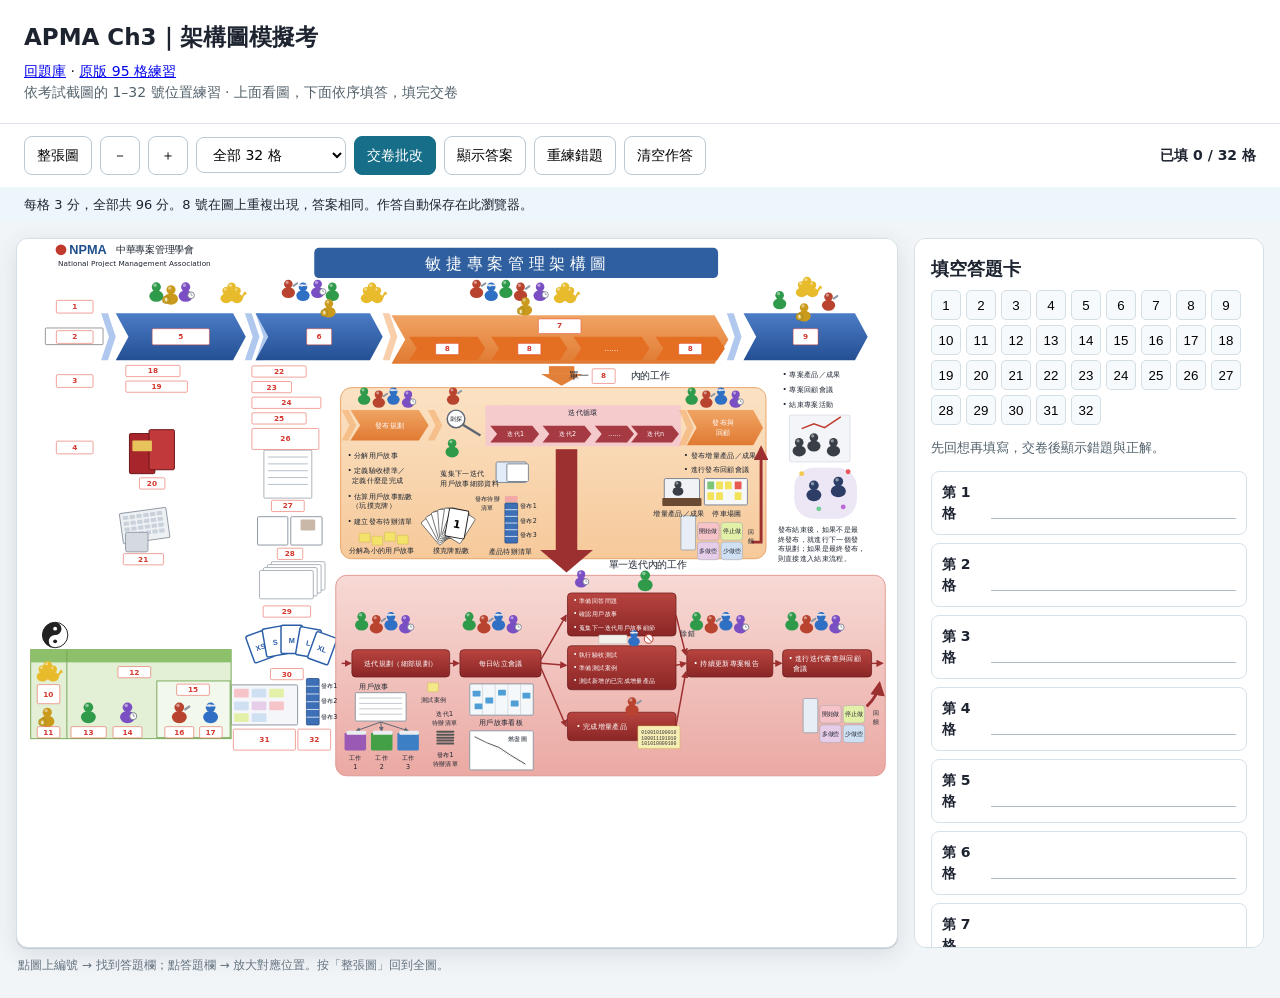
==== chart-exam32.html @ 905d332a "Add direct on-chart typing with Enter feedback using exam reference layout" ====
<!doctype html><html lang="zh-Hant"><head><meta charset="utf-8"><meta name="viewport" content="width=device-width,initial-scale=1,viewport-fit=cover"><title>APMA Ch3｜32 格架構圖模擬考</title><style>
/* Layout: a faithful redraw of the printed NPMA chart on a fixed 1800×1130 canvas (scaled to fit, zoomable),
   every label replaced by a tap-to-reveal blank in the same spot. Deliberately single (paper) theme, like the handout. */
:root{
  padding-top:env(safe-area-inset-top,0px);padding-bottom:env(safe-area-inset-bottom,0px);
  color-scheme:light;
  --desk:#d9dde2; --paper:#ffffff; --ink:#1d2430; --muted:#5d6672; --accent:#2340b8;
  --blue:#2b5ea8; --blue-hi:#5d8fd6; --orange:#e2803a; --orange-soft:#f9d8b2; --peach:#fbe7d0;
  --red:#9c2f2f; --pink:#f3cbc6; --green:#8cc06a; --green-soft:#e6f2da;
  --bad:#d4344d;
  --f-serif:"Noto Serif TC","Songti TC",serif;
  --f-body:"Noto Sans TC","PingFang TC","Microsoft JhengHei",sans-serif;
}
*{box-sizing:border-box}
[hidden]{display:none!important}
html{-webkit-text-size-adjust:100%}
body{margin:0;background:var(--desk);color:var(--ink);font-family:var(--f-body);font-size:14px;line-height:1.5;
  padding-left:max(12px,env(safe-area-inset-left,0px));padding-right:max(12px,env(safe-area-inset-right,0px));padding-block:10px 40px}
body::before{content:"";position:fixed;inset:0 0 auto;height:env(safe-area-inset-top,0px);z-index:10;background:var(--desk)}
.top{display:flex;flex-wrap:wrap;align-items:center;gap:8px;position:sticky;top:env(safe-area-inset-top,0px);z-index:6;background:var(--desk);padding-block:8px}
.top a{color:var(--muted);font-size:13px;margin-right:4px}
.top button{font:inherit;font-size:13px;border:1px solid #b9c0c8;background:#fff;color:var(--ink);border-radius:999px;padding:5px 12px;cursor:pointer}
.top button.primary{background:var(--accent);border-color:var(--accent);color:#fff;font-weight:700}
.top button[aria-pressed="true"]{background:var(--ink);color:#fff;border-color:var(--ink)}
.top .count{font-size:13px;color:var(--muted);margin-left:auto}
.top .count b{color:var(--ink)} .top .count .w{color:var(--bad)}
.zoom{display:inline-flex;gap:4px}
.zoom button{padding:5px 10px}
.hintline{font-size:12px;color:var(--muted);margin:0 0 8px}
.viewport{overflow:auto;border-radius:6px;box-shadow:0 1px 0 #c3c9d0,0 6px 24px rgba(30,40,60,.12);background:var(--paper);max-height:calc(100vh - 110px);-webkit-overflow-scrolling:touch}
.sizer{position:relative}
.canvas{position:absolute;left:0;top:0;width:1800px;height:1130px;transform-origin:0 0;background:var(--paper)}
.canvas svg{position:absolute;inset:0;width:1800px;height:1130px}
.fixed{position:absolute;font-family:var(--f-serif);font-weight:700;color:var(--ink);white-space:nowrap;pointer-events:none}

/* blanks */
.b{position:absolute;font:inherit;font-family:var(--f-body);font-size:15px;line-height:20px;color:var(--ink);padding:1px 3px;margin:0;
  border:1px solid transparent;border-radius:3px;background:transparent;cursor:pointer;text-align:left;white-space:pre;-webkit-tap-highlight-color:transparent}
.b.c{text-align:center}
.b.serif{font-family:var(--f-serif);font-weight:700}
.b.light{color:#fff}
.b.hid{background:rgba(255,255,255,.9);border:1px dashed #7d8794}
.b.light.hid{background:rgba(255,255,255,.22);border-color:rgba(255,255,255,.8)}
.b.hid .a{visibility:hidden}
.b .ph{position:absolute;inset:0;display:flex;align-items:center;justify-content:center;color:#8a93a0;font-size:12px;letter-spacing:.12em;pointer-events:none}
.b.light .ph{color:rgba(255,255,255,.9)}
.b:not(.hid) .ph{display:none}
.b.weak{border:2px solid var(--bad)!important;background:rgba(255,226,231,.92)}
.b.weak.light{background:rgba(212,52,77,.35)}
.b.weak.hid{border-style:dashed!important}
.b.flash{outline:3px solid var(--accent);outline-offset:2px}
.b:focus-visible,.top button:focus-visible{outline:3px solid var(--accent);outline-offset:2px}
.credit{font-size:12px;color:var(--muted);margin-top:8px}
.grp,.seg{display:inline-flex;flex-wrap:wrap;gap:6px}
.seg{gap:0}.seg button:first-child{border-radius:999px 0 0 999px}.seg button:last-child{border-radius:0 999px 999px 0;margin-left:-1px}
.reg select{font:inherit;font-size:13px;border:1px solid #b9c0c8;border-radius:999px;padding:5px 10px;background:#fff;color:var(--ink)}
.vh{position:absolute;width:1px;height:1px;overflow:hidden;clip:rect(0 0 0 0)}
/* drag mode */
body.drag{padding-bottom:calc(32vh + 20px)}
body.drag .viewport{max-height:max(200px,calc(100vh - 32vh - 120px))}
body.drag .b:not(.slot){pointer-events:none}
.pool{position:fixed;left:0;right:0;bottom:0;z-index:8;background:#f4f6f8;border-top:1px solid #b9c0c8;box-shadow:0 -6px 20px rgba(30,40,60,.12);
  max-height:32vh;overflow:auto;padding:8px max(12px,env(safe-area-inset-right,0px)) calc(10px + env(safe-area-inset-bottom,0px)) max(12px,env(safe-area-inset-left,0px))}
.pool-head{font-size:13px;color:var(--muted);margin-bottom:6px;display:flex;flex-wrap:wrap;gap:8px;align-items:center}
.pool-head b{color:var(--ink)} .pool-head .w{color:var(--bad)}
.pool-head button{font:inherit;font-size:13px;border:1px solid var(--accent);background:var(--accent);color:#fff;border-radius:999px;padding:4px 12px;cursor:pointer}
.tiles{display:flex;flex-direction:column;gap:8px}
.tgroup{display:flex;flex-direction:column;gap:4px;padding:6px 8px;border:1px solid #d3d8de;border-radius:8px;background:#fff}
.tg-name{font-size:12px;font-weight:700;color:var(--muted);letter-spacing:.04em}
.tg-tiles{display:flex;flex-wrap:wrap;gap:6px}
.tile{font:inherit;font-size:14px;background:#fff;color:var(--ink);border:1px solid #8f98a3;border-radius:6px;padding:5px 10px;cursor:grab;touch-action:none;user-select:none;-webkit-user-select:none;-webkit-touch-callout:none}
.tile.sel{background:var(--accent);color:#fff;border-color:var(--accent)}
.tile.dragging{opacity:.3}
.ghost{position:fixed;z-index:30;pointer-events:none;transform:translate(-50%,-70%);box-shadow:0 8px 18px rgba(0,0,0,.25);cursor:grabbing}
.b.slot.hid{border:1.5px dashed var(--accent);background:rgba(232,238,255,.94)}
.b.light.slot.hid{background:rgba(232,238,255,.35);border-color:#fff}
.b.slot.over{outline:3px solid var(--accent);outline-offset:1px}
.b.ok{border:2px solid #17845a!important;background:rgba(223,243,234,.95)}
.b.light.ok{background:rgba(23,132,90,.5)}
.b.no{border:2px solid var(--bad)!important;animation:shake .35s}
.top{flex-wrap:nowrap;overflow-x:auto;scrollbar-width:none}
.top::-webkit-scrollbar{display:none}
.top>*{flex:none}
.top .count{padding-left:8px}
.viewport{touch-action:pan-x pan-y}
.cands{display:grid;grid-template-columns:repeat(auto-fill,minmax(150px,1fr));gap:8px}
.cand{font:inherit;font-size:15px;min-height:44px;background:#fff;border:1px solid #8f98a3;border-radius:8px;padding:8px 12px;text-align:left;color:var(--ink);cursor:pointer;-webkit-tap-highlight-color:transparent}
.cand:active{background:#e8eeff}
.cand.no{border-color:var(--bad);background:#ffe5ea;color:var(--bad);animation:shake .35s}
.b.slot.active{outline:3px solid #f2a900;outline-offset:2px;background:rgba(255,240,190,.97)!important;border-color:#c98a00!important}
.b.light.slot.active{background:rgba(255,226,140,.6)!important}
.pool-head .link{background:none;border:0;color:var(--accent);text-decoration:underline;padding:0;font-size:13px;cursor:pointer}
.pool-head .q{font-weight:700;color:var(--ink);font-size:14px}
@media (max-width:700px),(max-height:500px){
  .hintline,.credit{display:none}
  body{padding-block:2px 12px;padding-left:max(8px,env(safe-area-inset-left,0px));padding-right:max(8px,env(safe-area-inset-right,0px))}
  .top{padding-block:6px}
  .top button,.reg select{padding:6px 10px}
  .viewport{max-height:calc(100vh - 64px)}
  .pool{max-height:42vh}
  body.drag{padding-bottom:calc(42vh + 12px)}
  body.drag .viewport{max-height:max(150px,calc(100vh - 42vh - 62px))}
  .cands{grid-template-columns:repeat(2,minmax(0,1fr))}
}
@keyframes shake{0%,100%{transform:translateX(0)}25%{transform:translateX(-5px)}75%{transform:translateX(5px)}}
@media (prefers-reduced-motion:reduce){*{scroll-behavior:auto!important}}

:root{--f-body:system-ui,"Microsoft JhengHei",sans-serif;--f-serif:var(--f-body)}
body{padding:0;background:#f2f5f8}.apphead{background:#fff;padding:20px 24px;border-bottom:1px solid #dce3ea}.apphead h1{font-size:23px;margin:0 0 6px}.apphead p{margin:0;color:#52616b;font-size:14px}.tools{display:flex;gap:8px;flex-wrap:wrap;padding:12px 24px;background:#fff;align-items:center}.tools button,.tools select{font:inherit;border:1px solid #b9c8d2;border-radius:8px;background:white;padding:8px 12px;cursor:pointer}.tools .main{background:#176e88;color:white;border-color:#176e88}.layout{display:grid;grid-template-columns:minmax(0,1fr) 350px;gap:16px;padding:16px}.mapbox{min-width:0}.viewport{max-height:calc(100vh - 190px);height:calc(100vh - 190px);border:1px solid #d4dfe6;border-radius:12px}.canvas{font-size:14px}.b{pointer-events:none;cursor:default}.b.exam{pointer-events:auto;background:#fff!important;color:#d4382e!important;border:1.5px solid #e34535!important;font-size:15px!important;font-weight:bold;text-align:center;padding:0;min-width:38px}.b.exam.active{background:#fff2bb!important;outline:3px solid #e1a900;outline-offset:2px}.b.exam.correct{border-color:#218455!important;color:#218455!important}.b.exam.wrong{border-color:#cb3636!important;background:#fff0ed!important}.fixed{font-family:var(--f-body)}.sheet{background:#fff;border:1px solid #d4dfe6;border-radius:12px;padding:16px;max-height:calc(100vh - 190px);overflow:auto}.sheet h2{font-size:18px;margin:0 0 8px}.sheet p{font-size:13px;color:#52616b}.card{border:1px solid #d7e1e8;border-radius:8px;margin:8px 0;padding:10px}.card label{display:flex;gap:10px;align-items:center;font-weight:650}.card input{min-width:0;width:100%;font:inherit;border:0;border-bottom:1px solid #aebcc7;outline-offset:4px;padding:5px}.card.good{background:#edf8f1;border-color:#66a67d}.card.bad{background:#fff1ee;border-color:#e49b90}.feedback{font-size:13px;margin-top:6px;color:#52616b}.status{font-weight:650;margin-left:auto}.help{font-size:12px;color:#63727e;padding:8px 2px}.mini{font-size:12px;color:#52616b}.notice{padding:8px 24px;background:#edf6fa;font-size:13px}.navnums{display:flex;flex-wrap:wrap;gap:5px}.navnums button{border:1px solid #d3dfe5;background:#f7fafc;border-radius:5px;width:30px;height:30px;cursor:pointer}.navnums button.done{background:#d9edf3}.navnums button.err{background:#ffe0da}.navnums button.pass{background:#ddf1e3}
@media(max-width:900px){.layout{display:block;padding:10px}.apphead{padding:14px}.apphead h1{font-size:20px}.tools{padding:10px;gap:6px}.viewport{height:47vh;max-height:none}.sheet{max-height:none;margin-top:12px;padding:12px}.card{padding:12px}.card input{font-size:16px;min-height:35px}.status{width:100%;margin:0}.tools button{padding:7px 9px}.notice{padding:8px 12px}.apphead p{font-size:12px}}
@media print{.apphead,.tools,.notice,.sheet,.help{display:none}.layout{display:block;padding:0}.viewport{overflow:visible;height:auto;max-height:none;box-shadow:none;border:0}.canvas{transform:scale(.58)!important}.sizer{width:1044px!important;height:655px!important}@page{size:A4 landscape;margin:8mm}}

.mobile-nav{display:none}
@media(max-width:900px){
html{height:100%;overflow:hidden}body{height:var(--app-height,100dvh);height:var(--app-height,100svh);overflow:hidden;display:flex;flex-direction:column;padding:env(safe-area-inset-top) 0 env(safe-area-inset-bottom);overscroll-behavior:none}
.apphead{padding:8px 12px;flex:none}.apphead h1{font-size:17px;line-height:24px;margin:0}.apphead a{font-size:11px}.apphead p,.notice{display:none}
.tools{flex:none;flex-wrap:nowrap;overflow-x:auto;scrollbar-width:none;padding:7px 10px;gap:6px;border-bottom:1px solid #dce3ea}.tools>*{flex:none}.tools button,.tools select{font-size:13px;min-height:42px;padding:8px 10px}.tools .status{width:auto;font-size:12px;order:-1;margin:0 4px 0 0}.tools #reset{margin-right:8px}
.layout{display:flex;flex:1;min-height:0;flex-direction:column;padding:8px;gap:8px;overflow:hidden}.mapbox{flex:1;min-height:110px;display:flex;flex-direction:column}.viewport{flex:1;height:auto;max-height:none;min-height:0;overflow:auto;overscroll-behavior:contain;touch-action:pan-x pan-y;border-radius:9px}.help{font-size:11px;padding:4px 0 0;flex:none}
.sheet{flex:none;max-height:45%;margin:0;padding:10px 12px;border-radius:10px;overflow:auto;scrollbar-width:thin}.sheet h2{display:none}.sheet>p,.sheet>.mini{display:none}.card{display:none;margin:5px 0 0;padding:8px 10px}.card.current{display:block}.card label>span{font-size:20px;color:#176e88;min-width:28px}.card input{font-size:18px;min-height:44px;padding:5px 4px;background:transparent}.feedback{margin-top:5px;font-size:13px}
.mobile-nav{display:flex;gap:8px;align-items:center}.mobile-nav button{font:inherit;font-size:13px;border:1px solid #bdcfd9;background:#f5fafc;color:#18334a;border-radius:7px;min-height:42px;padding:7px 10px}.mobile-nav button:disabled{opacity:.4}.mobile-nav strong{flex:1;text-align:center;font-size:14px}.navnums{display:none;padding-top:8px;gap:5px}.sheet.numbers-open .navnums{display:flex}.navnums button{width:38px;height:38px;font-size:14px}.navnums button.current{outline:2px solid #176e88;outline-offset:1px}
}
@media(max-width:900px) and (max-height:500px){.apphead{display:none}.help{display:none}.sheet{max-height:50%;padding:6px 10px}.mobile-nav button{min-height:34px;padding:4px 8px}.card{padding:3px 8px}.card input{min-height:36px}}
@media print{.mobile-nav{display:none}}

.mobile-actions{display:none}
@media(max-width:900px){
html{height:auto;overflow:visible}body{display:block;height:auto;min-height:100svh;overflow:visible;padding-bottom:calc(76px + env(safe-area-inset-bottom));overscroll-behavior:auto}
.apphead{display:block;padding:10px 12px}.apphead h1{font-size:18px}.apphead p{display:block;font-size:12px;margin-top:5px}.tools{display:flex;overflow:auto;flex-wrap:nowrap}.tools #grade,.tools #reveal,.tools #retry,.tools .status{display:none}.notice{display:block;padding:8px 12px;font-size:12px}
.layout{display:block;overflow:visible;padding:8px}.mapbox{position:sticky;top:0;z-index:5;display:block;min-height:0;padding:6px 0;background:#f2f5f8}.viewport{display:block;height:clamp(140px,35svh,300px);height:clamp(130px,calc(var(--app-height,100svh) * .38),300px);max-height:none;min-height:0}.help{display:block;background:#f2f5f8;font-size:11px}
.sheet{display:block;margin-top:8px;padding:12px;max-height:none;overflow:visible}.sheet h2{display:block;font-size:17px;margin-bottom:5px}.sheet>p{display:block;font-size:12px}.sheet>.mini{display:block;margin-top:12px}.mobile-nav,.navnums,.sheet.numbers-open .navnums{display:none}.card,.card.current{display:block;padding:12px;margin:10px 0;scroll-margin-top:calc(clamp(130px,38svh,300px) + 50px)}.card.current{border-color:#176e88;box-shadow:0 0 0 1px #176e88}.card label>span{font-size:17px;min-width:48px}.card input{font-size:18px;min-height:44px}.feedback{font-size:14px}
.mobile-actions{position:fixed;z-index:10;bottom:0;left:0;right:0;display:flex;gap:8px;padding:9px 12px calc(9px + env(safe-area-inset-bottom));background:#fff;border-top:1px solid #cfdae1;box-shadow:0 -3px 14px #18334a12}.mobile-actions button{font:inherit;border:1px solid #bdcdd5;min-height:46px;border-radius:9px;background:#fff;color:#18334a;padding:8px 12px}.mobile-actions .primary{flex:1;background:#176e88;color:#fff;border-color:#176e88}.mobile-actions button:active{filter:brightness(.9)}
}
@media print{.mobile-actions{display:none}}
</style></head><body><header class="apphead"><h1>APMA Ch3｜架構圖模擬考</h1><a href="./">回題庫</a> · <a href="chart-practice.html">原版 95 格練習</a><p>依考試截圖的 1–32 號位置練習 · 上面看圖，下面依序填答，填完交卷</p></header><div class="tools"><button id="fit">整張圖</button><button id="minus" aria-label="縮小">－</button><button id="plus" aria-label="放大">＋</button><select id="scope" aria-label="練習範圍"><option value="all">全部 32 格</option><option value="1,4">圖表標籤 1–4</option><option value="5,9">階段 5–9</option><option value="10,17">角色 10–17</option><option value="18,26">工作事項 18–26</option><option value="27,32">起始產出 27–32</option></select><button class="main" id="grade">交卷批改</button><button id="reveal">顯示答案</button><button id="retry">重練錯題</button><button id="reset">清空作答</button><span class="status" role="status" id="status"></span></div><div class="notice">每格 3 分，全部共 96 分。8 號在圖上重複出現，答案相同。作答自動保存在此瀏覽器。</div><main class="layout"><section class="mapbox"><div class="viewport" id="vp"><div class="sizer" id="sizer"><div class="canvas" id="cv"><svg id="art" viewBox="60 300 1800 1130" aria-hidden="true"></svg></div></div></div><div class="help">點圖上編號 → 找到答題欄；點答題欄 → 放大對應位置。按「整張圖」回到全圖。</div></section><aside class="sheet"><h2>填空答題卡</h2><div class="mobile-nav"><button id="prevQ" aria-label="上一格">← 上一格</button><strong id="currentQ" aria-live="polite">第 1 格</strong><button id="nextQ" aria-label="下一格">下一格 →</button><button id="toggleNums" aria-expanded="false">跳題</button></div><div class="navnums" id="nav"></div><p id="sheetInfo">先回想再填寫，交卷後顯示錯題與正解。</p><div id="cards"></div><div class="mini">11 號依原圖為「贊助者」，不採用截圖中被判錯的「投資者」。可接受「台／臺」「用戶／使用者」及合理標點差異；其餘以完整名稱比對。此模擬考不保證與老師判分規則完全相同。</div></aside></main><div class="mobile-actions"><button id="mobileAnswers">看答案</button><button id="mobileWrong">練錯題</button><button class="primary" id="mobileGrade">交卷批改</button></div><script>
/* ---------- coordinates: same system as the original photo (x 60–1860, y 300–1430) ---------- */
const OX=60, OY=300;
const C={blue:'#2b5ea8',blueHi:'#6f9be0',orange:'#e2803a',orangeHi:'#f2a865',peach:'#fbe3c8',peachLine:'#eeb27c',
  red:'#9c2f2f',redHi:'#c0504d',pink:'#f5d0cb',pinkLine:'#d98c86',band:'#f6c9cf',green:'#8cc06a',greenSoft:'#e3f0d6',
  ink:'#1d2430',grey:'#9aa3ae',po:'#2f9a4a',coach:'#7b4fc4',member:'#b8432f',tester:'#2f6fc4',sponsor:'#c99a1c',stake:'#e8bb2c'};
let svg='';
const add=s=>svg+=s;
const chevron=(x1,y1,x2,y2,fill,notch=22)=>{const m=(y1+y2)/2;add(`<polygon points="${x1},${y1} ${x2-notch},${y1} ${x2},${m} ${x2-notch},${y2} ${x1},${y2} ${x1+notch},${m}" fill="${fill}"/>`);};
const ghostChev=(x,y1,y2,fill)=>{const m=(y1+y2)/2;add(`<polygon points="${x},${y1} ${x+14},${y1} ${x+30},${m} ${x+14},${y2} ${x},${y2} ${x+16},${m}" fill="${fill}" opacity=".55"/>`);};
const rect=(x,y,w,h,fill,stroke='none',r=14,sw=2)=>add(`<rect x="${x}" y="${y}" width="${w}" height="${h}" rx="${r}" fill="${fill}" stroke="${stroke}" stroke-width="${sw}"/>`);
const arrow=(pts,color=C.red,w=3)=>{const d='M'+pts.map(p=>p.join(' ')).join(' L');add(`<path d="${d}" fill="none" stroke="${color}" stroke-width="${w}" marker-end="url(#ah-${color.slice(1)})"/>`);};
const person=(x,y,col,s=1,prop='')=>{
  add(`<g transform="translate(${x} ${y}) scale(${s})"><ellipse cx="0" cy="22" rx="17" ry="14" fill="${col}"/><circle cx="0" cy="0" r="11" fill="${col}"/><circle cx="-3" cy="-4" r="4" fill="#fff" opacity=".45"/>`);
  if(prop==='wrench') add(`<rect x="10" y="4" width="16" height="5" rx="2" fill="#8d96a3" transform="rotate(-35 10 4)"/>`);
  if(prop==='watch') add(`<circle cx="13" cy="20" r="8" fill="#fff" stroke="#6b7480" stroke-width="2"/><path d="M13 15 V20 H17" stroke="#6b7480" stroke-width="1.6" fill="none"/>`);
  if(prop==='money') add(`<circle cx="-12" cy="24" r="9" fill="#c9a227" stroke="#8a6d10"/><text x="-12" y="28" font-size="11" text-anchor="middle" fill="#fff" font-weight="700">$</text>`);
  if(prop==='band') add(`<rect x="-11" y="-6" width="22" height="4" fill="#e6e9ee"/>`);
  add(`</g>`);};
const crowd=(x,y,s=1)=>{person(x-10,y+4,C.stake,.7*s);person(x+12,y+4,C.stake,.7*s);person(x+1,y-4,C.stake,.8*s);add(`<path d="M${x+22} ${y+18} l6 -10 l3 3" stroke="${C.stake}" stroke-width="4" fill="none"/>`);};
const team=(x,y,list,s=.8)=>{list.forEach((p,i)=>{const map={po:[C.po,''],coach:[C.coach,'watch'],member:[C.member,'wrench'],tester:[C.tester,'band'],sponsor:[C.sponsor,'money']};person(x+i*30,y+(i%2)*6,map[p][0],s,map[p][1]);});};
const doc=(x,y,w,h)=>{rect(x,y,w,h,'#fff','#8f98a3',2,1.5);for(let i=1;i<6;i++)add(`<line x1="${x+8}" y1="${y+i*h/7}" x2="${x+w-8}" y2="${y+i*h/7}" stroke="#b8bfc8" stroke-width="2"/>`);};
const cards=(x,y,n,w,h,fill,stroke='#8f98a3',dx=8,dy=-6)=>{for(let i=n-1;i>=0;i--)rect(x+i*dx,y+i*dy,w,h,fill,stroke,3,1.5);};
const stackBar=(x,y,h)=>{rect(x,y,26,h,'#3d6fb6','#24497f',2,1.5);for(let i=1;i<6;i++)add(`<line x1="${x}" y1="${y+i*h/6}" x2="${x+26}" y2="${y+i*h/6}" stroke="#fff" stroke-width="1.5"/>`);};
const sticky=(x,y,c='#f4e36b')=>rect(x,y,22,18,c,'#c9b84a',1,1);
const quad=(x,y)=>{rect(x-34,y-14,30,70,'#e8eef6','#8f98a3',3,1.5);[[0,0,'#f6c3c8'],[48,0,'#e3f0a8'],[0,40,'#e6cde9'],[48,40,'#cfe0f3']].forEach(([dx,dy,f])=>rect(x+dx,y+dy,44,36,f,'#9aa3ae',6,1));};

add(`<defs>${['9c2f2f','e2803a','2b5ea8','5d6672'].map(c=>`<marker id="ah-${c}" viewBox="0 0 10 10" refX="8" refY="5" markerWidth="5" markerHeight="5" orient="auto"><path d="M0 0 L10 5 L0 10 z" fill="#${c}"/></marker>`).join('')}
<linearGradient id="gBlue" x1="0" y1="0" x2="0" y2="1"><stop offset="0" stop-color="#4b7cc6"/><stop offset="1" stop-color="#244f93"/></linearGradient>
<linearGradient id="gOr" x1="0" y1="0" x2="0" y2="1"><stop offset="0" stop-color="#f0a463"/><stop offset="1" stop-color="#e07a32"/></linearGradient>
<linearGradient id="gRed" x1="0" y1="0" x2="0" y2="1"><stop offset="0" stop-color="#b8443f"/><stop offset="1" stop-color="#8a2626"/></linearGradient>
<linearGradient id="gRel" x1="0" y1="0" x2="0" y2="1"><stop offset="0" stop-color="#fbe2c4"/><stop offset="1" stop-color="#f6c99a"/></linearGradient>
<linearGradient id="gIt" x1="0" y1="0" x2="0" y2="1"><stop offset="0" stop-color="#f7d9d5"/><stop offset="1" stop-color="#eba9a3"/></linearGradient></defs>`);

/* header */
add(`<g><circle cx="150" cy="322" r="11" fill="#c0392b"/><text x="167" y="331" font-size="26" font-weight="900" fill="#1f4e8c" font-family="Arial,sans-serif">NPMA</text></g>`);
rect(668,318,826,62,'#2f5f9e','none',10);
/* row labels box for 階段 */
rect(118,482,118,34,'none','#555',2,1.2);

/* ===== stage row ===== */
ghostChev(232,452,548,C.blueHi);
chevron(262,452,528,548,'url(#gBlue)',26);
ghostChev(526,452,548,C.blueHi);ghostChev(548,452,548,C.blueHi);
chevron(548,452,808,548,'url(#gBlue)',26);
ghostChev(808,452,548,C.orangeHi);
chevron(826,456,1515,555,'url(#gOr)',28);
[[862,1018],[1030,1186],[1198,1354],[1366,1508]].forEach(([a,b])=>chevron(a,500,b,548,'#e46f22',16));
ghostChev(1512,452,548,C.blueHi);
chevron(1546,452,1800,548,'url(#gBlue)',26);
/* people above stages */
team(345,398,['po','sponsor','coach'],.85);crowd(498,402);
team(615,392,['member','tester','coach','po'],.8);person(698,432,C.sponsor,.8,'money');crowd(785,402);
team(1000,392,['member','tester','po','member'],.8);person(1100,428,C.sponsor,.8,'money');team(1130,398,['coach'],.8);crowd(1180,402);
crowd(1675,390);team(1620,415,['po'],.8);person(1670,440,C.sponsor,.8,'money');team(1720,418,['member'],.8);

/* 可行性分析 outputs */
rect(290,698,52,82,'#a8262b','#6d1416',3);rect(330,690,52,82,'#c1393b','#6d1416',3);rect(296,712,40,22,'#e8c35c','none',2);
add(`<g transform="rotate(-8 300 880)">`);rect(272,858,96,62,'#eef1f4','#8f98a3',3);for(let i=0;i<4;i++)for(let j=0;j<6;j++)rect(278+j*14,864+i*12,11,8,'#c9d1db','none',1);add(`</g>`);
rect(282,900,46,40,'#d5dae0','#7d8794',4,1.5);

/* 起始 outputs */
doc(565,732,98,98);
rect(552,868,62,58,'#fff','#8f98a3',2);rect(620,868,64,58,'#fff','#8f98a3',2);rect(640,874,30,22,'#c9b8a8','none',2);
cards(556,978,4,110,58,'#fff');
add(`<g>`);[[536,1104,'XS'],[566,1094,'S'],[600,1090,'M'],[634,1096,'L'],[662,1108,'XL']].forEach(([x,y,t],i)=>{add(`<g transform="rotate(${-20+i*10} ${x+22} ${y+30})">`);rect(x,y,44,58,'#fff','#2b5ea8',4,3);add(`<text x="${x+22}" y="${y+36}" font-size="15" text-anchor="middle" font-weight="900" fill="#2b5ea8" font-family="Arial">${t}</text></g>`);});add(`</g>`);
rect(498,1212,136,82,'#f4f6fa','#8f98a3',3);[[504,1220,'#f6c3c8'],[540,1220,'#cfe0f3'],[576,1220,'#e3f0a8'],[504,1246,'#cfe0f3'],[540,1246,'#e6cde9'],[576,1246,'#f6c3c8'],[504,1270,'#e3f0a8'],[540,1270,'#cfe0f3']].forEach(([x,y,f])=>rect(x,y,30,18,f,'none',2));
stackBar(652,1199,95);

/* ===== release box ===== */
add(`<rect x="1148" y="560" width="52" height="16" fill="${C.orange}"/><polygon points="1132,576 1216,576 1174,600" fill="${C.orange}"/>`);
rect(722,604,870,350,'url(#gRel)','#e9a46b',22,2);
ghostChev(724,650,712,C.orangeHi);
chevron(742,650,902,712,'url(#gOr)',20);ghostChev(900,650,712,C.orangeHi);
team(770,612,['po','member','tester','coach'],.75);
person(952,612,C.member,.75,'wrench');
add(`<circle cx="958" cy="668" r="18" fill="#fff" stroke="#5d6672" stroke-width="3"/><line x1="972" y1="680" x2="1008" y2="702" stroke="#5d6672" stroke-width="5"/>`);
person(950,718,C.po,.8);
rect(1040,756,62,42,'#e3edf9','#7d8794',3);rect(1062,760,44,36,'#fff','#7d8794',2);
add(`<rect x="1018" y="640" width="400" height="84" fill="${C.band}" opacity=".9"/>`);
[[1028,1128],[1135,1235],[1242,1322],[1316,1414]].forEach(([a,b])=>chevron(a,682,b,716,'#a63a42',14));
ghostChev(1414,650,722,C.orangeHi);
chevron(1430,650,1586,722,'url(#gOr)',20);
team(1440,612,['po','member','tester','coach'],.75);
[[760,902],[786,908],[812,900],[838,906]].forEach(([x,y])=>sticky(x,y));
[0,1,2,3,4,5,6].forEach(i=>{add(`<g transform="rotate(${-40+i*12} 945 920)">`);rect(925,852,40,60,'#fff','#555',3,1.5);add(`</g>`);});
add(`<g transform="rotate(10 955 880)">`);rect(940,852,40,58,'#fff','#222',3,2);add(`<text x="960" y="890" font-size="22" text-anchor="middle" font-weight="900">1</text></g>`);
add(`<rect x="1058" y="826" width="26" height="12" fill="#f3a7a7"/>`);stackBar(1058,840,82);
rect(1384,790,72,44,'#f0f2f5','#7d8794',3);person(1412,802,'#3a3f47',.65);rect(1380,830,80,16,'#6b4a33','none',2);
rect(1466,790,88,54,'#f7f8f9','#7d8794',2);[[1472,796,'#7cc576'],[1490,796,'#f2e35a'],[1508,796,'#f2e35a'],[1528,796,'#e85b52'],[1472,818,'#f2e35a'],[1490,818,'#f2e35a'],[1528,818,'#f2e35a']].forEach(([x,y,f])=>rect(x,y,14,16,f,'none',1));
quad(1452,880);
add(`<path d="M1562 920 H1582 V728" fill="none" stroke="${C.red}" stroke-width="6" marker-end="url(#ah-9c2f2f)"/>`);
/* 結束 pictures */
rect(1640,660,124,96,'#f3f5f8','#c3c9d0',4,1);[[1660,716],[1690,706],[1730,716]].forEach(([x,y])=>person(x,y,'#3a3f47',.8));add(`<polyline points="1665,688 1690,678 1712,686 1745,664" fill="none" stroke="#c0392b" stroke-width="3"/>`);
rect(1650,768,128,104,'#ece6f5','none',40);person(1690,804,'#2c3e66',.9);person(1740,796,'#2c3e66',.9);[[1665,780,'#f2c94c'],[1760,776,'#eb5757'],[1700,852,'#6fcf97'],[1750,848,'#bb6bd9']].forEach(([x,y,f])=>add(`<circle cx="${x}" cy="${y}" r="5" fill="${f}"/>`));

/* ===== big arrow to iteration ===== */
add(`<rect x="1162" y="730" width="44" height="210" fill="${C.red}"/><polygon points="1130,936 1238,936 1184,982" fill="${C.red}"/>`);

/* ===== iteration box ===== */
rect(712,988,1124,410,'url(#gIt)','#e09a94',22,2);
const rb=(x,y,w,h)=>rect(x,y,w,h,'url(#gRed)','#6d1c1c',8,1.5);
rb(745,1140,200,56);rb(966,1140,166,56);rb(1186,1024,222,88);rb(1186,1132,222,90);rb(1186,1268,222,58);rb(1430,1140,176,56);rb(1626,1140,182,56);
team(765,1072,['po','member','tester','coach'],.8);
team(985,1072,['po','member','tester','coach'],.8);
team(1450,1072,['po','member','tester','coach'],.8);
team(1645,1072,['po','member','tester','coach'],.8);
person(1214,986,C.coach,.75,'watch');person(1345,988,C.po,.9);
person(1322,1108,C.tester,.7,'band');add(`<circle cx="1352" cy="1118" r="9" fill="#fff" stroke="#c0392b" stroke-width="2"/><line x1="1346" y1="1112" x2="1358" y2="1124" stroke="#c0392b" stroke-width="2"/>`);
rect(1250,1110,58,18,'#f3f1ec','#b9b2a6',2,1);
person(1318,1246,C.member,.8,'wrench');
rect(1330,1296,86,46,'#f7eeb6','#c9b84a',2,1);add(`<text x="1373" y="1312" font-size="10" text-anchor="middle" font-family="monospace" fill="#333">010010100010</text><text x="1373" y="1324" font-size="10" text-anchor="middle" font-family="monospace" fill="#333">100011101010</text><text x="1373" y="1336" font-size="10" text-anchor="middle" font-family="monospace" fill="#333">101010000100</text>`);
arrow([[724,1168],[742,1168]]);arrow([[945,1168],[963,1168]]);
arrow([[1132,1160],[1183,1070]]);arrow([[1132,1168],[1183,1172]]);arrow([[1132,1178],[1183,1296]]);
arrow([[1408,1070],[1428,1150]]);arrow([[1408,1172],[1428,1168]]);arrow([[1408,1296],[1428,1186]]);
arrow([[1606,1168],[1623,1168]]);arrow([[1808,1168],[1830,1168]]);
/* iteration outputs */
rect(752,1228,104,58,'#fff','#8f98a3',2);for(let i=1;i<5;i++)add(`<line x1="760" y1="${1228+i*11}" x2="848" y2="${1228+i*11}" stroke="#c3c9d0" stroke-width="2"/>`);
arrow([[804,1288],[754,1306]],'#5d6672',2);arrow([[804,1288],[806,1306]],'#5d6672',2);arrow([[804,1288],[860,1306]],'#5d6672',2);
[[730,'#9b59b6'],[784,'#43a047'],[838,'#3d7fc4']].forEach(([x,f])=>{rect(x,1310,44,36,f,'none',3);rect(x+4,1306,40,8,'#e9edf2','none',2);});
sticky(900,1208,'#f4e88a');
add(`<g>`);for(let i=0;i<5;i++)rect(918,1306+i*6,36,4,'#555','none',1);add(`</g>`);
rect(986,1210,130,64,'#f4f8fb','#8f98a3',2);for(let i=0;i<5;i++)add(`<line x1="${986+i*26}" y1="1210" x2="${986+i*26}" y2="1274" stroke="#b8c0c9"/>`);[[992,1224],[1018,1238],[1044,1222],[1070,1244],[996,1250],[1094,1228]].forEach(([x,y])=>rect(x,y,16,12,'#4f9fd6','none',1));
rect(986,1306,130,80,'#fff','#8f98a3',2);add(`<polyline points="996,1318 1020,1330 1046,1340 1070,1356 1100,1374" fill="none" stroke="#555" stroke-width="2"/><polyline points="996,1316 1100,1376" fill="none" stroke="#bbb" stroke-dasharray="4 3"/>`);
quad(1702,1254);
add(`<path d="M1798 1256 Q1820 1236 1824 1210" fill="none" stroke="${C.red}" stroke-width="6" marker-end="url(#ah-9c2f2f)"/>`);

/* ===== roles box ===== */
add(`<circle cx="138" cy="1110" r="26" fill="#fff" stroke="#222" stroke-width="2"/><path d="M138 1084 a13 13 0 0 1 0 26 a13 13 0 0 0 0 26 a26 26 0 0 1 0 -52" fill="#222"/><circle cx="138" cy="1097" r="4" fill="#fff"/><circle cx="138" cy="1123" r="4" fill="#222"/>`);
rect(88,1140,410,182,C.greenSoft,'#7aa95a',0,2);
add(`<rect x="88" y="1140" width="410" height="26" fill="${C.green}"/><line x1="162" y1="1140" x2="162" y2="1322" stroke="#7aa95a" stroke-width="2"/>`);
rect(346,1204,150,116,'#f2f8ec','#7aa95a',0,2);
crowd(122,1176);person(122,1268,C.sponsor,.85,'money');
person(206,1258,C.po,.9);person(286,1258,C.coach,.9,'watch');person(392,1258,C.member,.9,'wrench');person(456,1258,C.tester,.9,'band');

document.getElementById('art').innerHTML=svg;

/* ---------- blanks: [text, x, y(center of first line), anchor, style] ---------- */
const B=[
 // stages
 ['可行性分析',395,500,'c','serif light big'],['起始',678,500,'c','serif light big'],['發布循環',1170,478,'c','serif big2'],
 ['發布1',940,525,'c','serif light'],['發布2',1108,525,'c','serif light'],['……',1276,525,'c','serif light'],['發布n',1437,525,'c','serif light'],
 ['結束',1673,500,'c','serif light big'],
 // 可行性分析
 ['• 建立專案願景',282,570],['• 準備營運企劃案',282,602],
 ['產品盒',336,800,'c'],['營運企劃案',318,955,'c'],
 // 起始
 ['• 發展專案章程',540,571],['• 辨識角色',540,603],['• 建立產品待辦清單',540,635],['• 進行高階估算',540,667],['• 建立產品地圖\n  （用戶故事地圖）',540,699],
 ['專案章程',614,846,'c'],['角色卡',618,944,'c'],['產品待辦清單',612,1062,'c'],['高階估算',612,1190,'c'],
 ['產品地圖\n（用戶故事地圖）',566,1314,'c'],['產品\n待辦清單',668,1314,'c'],
 ['發布1',698,1214,'c','sm'],['發布2',698,1246,'c','sm'],['發布3',698,1278,'c','sm'],
 // 單一發布內的工作
 ['單一發布內的工作',1330,580,'c','serif big2'],
 ['發布規劃',822,681,'c','serif light'],['刺探',958,668,'c','sm'],
 ['迭代循環',1218,656,'c','serif'],
 ['迭代1',1080,699,'c','serif light sm'],['迭代2',1186,699,'c','serif light sm'],['……',1282,699,'c','serif light sm'],['迭代n',1366,699,'c','serif light sm'],
 ['發布與\n回顧',1505,676,'c','serif light'],
 ['• 分解用戶故事',732,742],['• 定義驗收標準／\n  定義什麼是完成',732,774],['• 估算用戶故事點數\n  （玩撲克牌）',732,826],['• 建立發布待辦清單',732,878],
 ['蒐集下一迭代\n用戶故事細節資料',922,780],
 ['分解為小的用戶故事',806,938,'c'],['撲克牌點數',948,938,'c'],['發布待辦\n清單',1022,832,'c','sm'],
 ['發布1',1106,846,'c','sm'],['發布2',1106,876,'c','sm'],['發布3',1106,906,'c','sm'],['產品待辦清單',1070,940,'c'],
 ['• 發布增量產品／成果',1420,742],['• 進行發布回顧會議',1420,772],
 ['增量產品／成果',1414,862,'c'],['停車場圖',1512,862,'c'],
 ['開始做',1474,898,'c','xs'],['停止做',1522,898,'c','xs'],['多做些',1474,938,'c','xs'],['少做些',1522,938,'c','xs'],['回\n饋',1562,900,'c','sm'],
 ['發布結束後，如果不是最\n終發布，就進行下一個發\n布規劃；如果是最終發布，\n則直接進入結束流程。',1612,894,'','redtxt'],
 // 結束
 ['• 專案產品／成果',1622,578],['• 專案回顧會議',1622,608],['• 結束專案活動',1622,638],
 // 單一迭代內的工作
 ['單一迭代內的工作',1350,966,'c','serif big2'],
 ['迭代規劃（細部規劃）',845,1168,'c','light'],['每日站立會議',1049,1168,'c','light'],
 ['• 準備回答問題',1194,1041,'','light sm'],['• 確認用戶故事',1194,1068,'','light sm'],['• 蒐集下一迭代用戶故事細節',1194,1095,'','light sm'],
 ['除錯',1432,1108,'c'],
 ['• 執行驗收測試',1194,1150,'','light sm'],['• 準備測試案例',1194,1177,'','light sm'],['• 測試新增的已完成增量產品',1194,1204,'','light sm'],
 ['• 完成增量產品',1200,1297,'','light'],
 ['• 持續更新專案報告',1440,1168,'','light'],['• 進行迭代審查與回顧\n  會議',1634,1158,'','light'],
 ['用戶故事',790,1216,'c'],['測試案例',912,1244,'c','sm'],['迭代1\n待辦清單',935,1272,'c','sm'],['發布1\n待辦清單',936,1356,'c','sm'],
 ['工作\n1',752,1362,'c','sm'],['工作\n2',806,1362,'c','sm'],['工作\n3',860,1362,'c','sm'],
 ['用戶故事看板',1050,1290,'c'],['燃盡圖',1084,1322,'c','sm'],
 ['開始做',1724,1272,'c','xs'],['停止做',1772,1272,'c','xs'],['多做些',1724,1312,'c','xs'],['少做些',1772,1312,'c','xs'],['回\n饋',1818,1270,'c','sm'],
 // 角色
 ['利害\n關係人',124,1222,'c','sm'],['贊助者',124,1308,'c','sm'],['敏捷團隊',300,1186,'c','serif'],['開發團隊',420,1222,'c','serif'],
 ['產品負責人',206,1308,'c','sm'],['敏捷教練',286,1308,'c','sm'],['團隊成員',392,1308,'c','sm'],['測試者',456,1308,'c','sm'],
];
const FIXED=[
 ['中華專案管理學會',258,322,20],['National Project Management Association',140,350,15],
 ['敏 捷 專 案 管 理 架 構 圖',1080,350,32,'#fff','c'],
 ['參與人員',178,438,17,'','c'],['階　　段',178,500,17,'','c'],['工作事項',178,590,17,'','c'],['產　　出',178,726,17,'','c'],
];

const answers=['參與人員','階段','工作事項','產出','可行性分析','起始','發布循環','發布','結束','利害關係人','贊助者','敏捷團隊','產品負責人','敏捷教練','開發團隊','團隊成員','測試者','建立專案願景','準備營運企劃案','產品盒','營運企劃案','發展專案章程','辨識角色','建立產品待辦清單','進行高階估算','建立產品地圖（用戶故事地圖）','專案章程','角色卡','產品待辦清單','高階估算','產品地圖（用戶故事地圖）','產品待辦清單'];
const cv=document.getElementById('cv'),vp=document.getElementById('vp');
const sizes={big:22,big2:20,sm:13,xs:11.5};let current=1;const isMobile=()=>matchMedia('(max-width:900px)').matches;let z=1,graded=false,show=false,onlyWrong=false,lastWrong=[];
let state={};try{state=JSON.parse(localStorage.getItem('pm-exam32-v1')||'{}')}catch{};
const original=[...B];
function numberOf(t,x,y){
 if(y<=530){if(t==='……')return;if(t==='可行性分析')return 5;if(t==='起始')return 6;if(t==='發布循環')return 7;if(t==='結束')return 9;return 8;}
 const role={'利害\n關係人':10,'贊助者':11,'敏捷團隊':12,'產品負責人':13,'敏捷教練':14,'開發團隊':15,'團隊成員':16,'測試者':17};if(x<500&&y>1150)return role[t];
 if(x<500)return ({'• 建立專案願景':18,'• 準備營運企劃案':19,'產品盒':20,'營運企劃案':21})[t];
 if(x<720){if(y<730)return ({'• 發展專案章程':22,'• 辨識角色':23,'• 建立產品待辦清單':24,'• 進行高階估算':25,'• 建立產品地圖\n  （用戶故事地圖）':26})[t];
 return ({'專案章程':27,'角色卡':28,'產品待辦清單':29,'高階估算':30,'產品地圖\n（用戶故事地圖）':31,'產品\n待辦清單':32})[t];}
}
function addLabel(t,x,y,fs,anc='',n=null,cls=''){
 const b=document.createElement('button');b.type='button';b.className='b '+cls;b.style.fontSize=fs+'px';b.style.lineHeight=Math.round(fs*1.35)+'px';b.textContent=t;if(anc==='c')b.classList.add('c');cv.append(b);
 const w=b.offsetWidth,h=b.offsetHeight;b.style.left=(x-OX-(anc==='c'?w/2:0))+'px';b.style.top=(y-OY-Math.round(fs*1.35)/2-2)+'px';b.style.width=w+'px';b.style.height=h+'px';
 if(n){b.dataset.n=n;b.className='b exam';b.textContent=n;b.setAttribute('aria-label',`第 ${n} 格`);b.onclick=()=>focusInput(n);b.style.height=Math.max(h,24)+'px';}
 return b;
}
FIXED.forEach(([t,x,y,fs,col,anc])=>{const n=({'參與人員':1,'階　　段':2,'工作事項':3,'產　　出':4})[t];const el=addLabel(t,x,y,fs,anc,n);if(col)el.style.color=col;});
B.forEach(([t,x,y,anc='',sty=''])=>{const fs=Object.entries(sizes).find(([k])=>sty.split(' ').includes(k))?.[1]||15;const n=numberOf(t,x,y);if(t==='單一發布內的工作'){addLabel('單一',1210,y,20,'c');addLabel('發布',1260,y,20,'c',8);addLabel('內的工作',1355,y,20,'c');return;}addLabel(t,x,y,fs,anc,n,sty.includes('light')?'light':'');});
const norm=s=>s.normalize('NFKC').replace(/使用者/g,'用戶').replace(/台/g,'臺').replace(/[\s•·、，,。／/（）()：:－-]/g,'');
function correct(n){const v=norm(state[n]||'');return [answers[n-1],...([26,31].includes(n)?['建立產品地圖','建立用戶故事地圖'].filter(()=>n===26).concat(n===31?['產品地圖','用戶故事地圖']:[]):[])].some(a=>norm(a)===v);}
function visible(n){const s=document.getElementById('scope').value;let ok=s==='all'||(n>=+s.split(',')[0]&&n<=+s.split(',')[1]);return ok&&(!onlyWrong||lastWrong.includes(n));}
function persist(){try{localStorage.setItem('pm-exam32-v1',JSON.stringify(state))}catch{}}
function centerQuestion(n){if(!isMobile())return;const b=[...document.querySelectorAll('.exam')].find(b=>+b.dataset.n===n);if(!b)return;vp.scrollLeft=(parseFloat(b.style.left)+b.offsetWidth/2)*z-vp.clientWidth/2;vp.scrollTop=(parseFloat(b.style.top)+b.offsetHeight/2)*z-vp.clientHeight/2;}
function mobileUI(){const ns=answers.map((_,i)=>i+1).filter(visible);if(!ns.includes(current))current=ns[0]||1;document.querySelectorAll('.card').forEach(c=>c.classList.toggle('current',c.querySelector('input')?.id==='a'+current));document.getElementById('currentQ').textContent=`第 ${current} 格 · ${Math.max(0,ns.indexOf(current)+1)} / ${ns.length}`;document.getElementById('prevQ').disabled=ns.indexOf(current)<=0;document.getElementById('nextQ').disabled=ns.indexOf(current)>=ns.length-1;document.querySelectorAll('#nav button').forEach(b=>b.classList.toggle('current',+b.textContent===current));}
function focusInput(n){const input=document.getElementById('a'+n);if(!input||!visible(n))return;current=n;mobileUI();if(isMobile()){document.querySelector('.sheet').classList.remove('numbers-open');document.getElementById('toggleNums').setAttribute('aria-expanded','false');if(z<.65)zoom(.8);centerQuestion(n);}input.closest('.card').scrollIntoView({block:isMobile()?'start':'nearest',behavior:'smooth'});input.focus({preventScroll:true});highlight(n);}
function highlight(n){document.querySelectorAll('.exam').forEach(b=>b.classList.toggle('active',+b.dataset.n===n));}
function render(){let count=0,filled=0,right=0;const cards=document.getElementById('cards');cards.replaceChildren();document.getElementById('nav').replaceChildren();
 for(let n=1;n<=32;n++){if(!visible(n))continue;count++;if((state[n]||'').trim())filled++;if(correct(n))right++;
 const card=document.createElement('div');card.className='card'+(graded?(correct(n)?' good':' bad'):'');const label=document.createElement('label');label.htmlFor='a'+n;const num=document.createElement('span');num.textContent='第 '+n+' 格';const input=document.createElement('input');input.id='a'+n;input.value=state[n]||'';input.autocomplete='off';input.setAttribute('aria-label',`第 ${n} 格答案`);input.enterKeyHint='next';input.spellcheck=false;input.onfocus=()=>{current=n;mobileUI();highlight(n);if(isMobile()&&z<.65)zoom(.8);centerQuestion(n);if(isMobile())input.closest('.card').scrollIntoView({block:'start',behavior:'smooth'});};input.oninput=()=>{state[n]=input.value;graded=false;show=false;persist();document.querySelectorAll('.card').forEach(c=>{c.classList.remove('good');c.classList.remove('bad');c.querySelector('.feedback')?.remove();});document.querySelectorAll('.exam').forEach(b=>{b.classList.remove('correct');b.classList.remove('wrong');});updateStatus();};input.onkeydown=e=>{if(e.key==='Enter'&&!e.isComposing){e.preventDefault();stepQuestion(1);}};label.append(num,input);card.append(label);if(graded||show){const feedback=document.createElement('div');feedback.className='feedback';feedback.textContent=(graded?(correct(n)?'✓ 正確':'✗ 正確答案：'):'答案：')+((!graded||!correct(n))?answers[n-1]:'');card.append(feedback);}cards.append(card);
 const b=document.createElement('button');b.textContent=n;b.className=graded?(correct(n)?'pass':'err'):(state[n]?'done':'');b.onclick=()=>focusInput(n);document.getElementById('nav').append(b);
 }
 document.querySelectorAll('.exam').forEach(b=>{const n=+b.dataset.n;b.classList.toggle('correct',graded&&visible(n)&&correct(n));b.classList.toggle('wrong',graded&&visible(n)&&!correct(n));});updateStatus();mobileUI();
 document.getElementById('sheetInfo').textContent=onlyWrong?'僅顯示上次答錯或未填的編號。':show?'已展開答案；先遮住答案回想，再核對。':'先回想再填寫，交卷後顯示錯題與正解。';
}
function updateStatus(){const mg=document.getElementById('mobileGrade');if(mg&&!graded)mg.textContent='交卷批改';const ns=answers.map((_,i)=>i+1).filter(visible);const filled=ns.filter(n=>(state[n]||'').trim()).length;document.getElementById('status').textContent=graded?`${ns.filter(correct).length} / ${ns.length} 格正確 · ${ns.filter(correct).length*3} / ${ns.length*3} 分`:`已填 ${filled} / ${ns.length} 格`;}
function zoom(v){z=Math.max(.22,Math.min(2,v));cv.style.transform=`scale(${z})`;document.getElementById('sizer').style.cssText=`width:${1800*z}px;height:${1130*z}px`;}
document.getElementById('fit').onclick=()=>zoom(vp.clientWidth/1800);function centeredZoom(v){const px=(vp.scrollLeft+vp.clientWidth/2)/z,py=(vp.scrollTop+vp.clientHeight/2)/z;zoom(v);vp.scrollLeft=px*z-vp.clientWidth/2;vp.scrollTop=py*z-vp.clientHeight/2;}document.getElementById('plus').onclick=()=>centeredZoom(z*1.25);document.getElementById('minus').onclick=()=>centeredZoom(z/1.25);
document.getElementById('grade').onclick=()=>{graded=true;show=false;lastWrong=answers.map((_,i)=>i+1).filter(n=>visible(n)&&!correct(n));render();};document.getElementById('reveal').onclick=()=>{show=!show;render();};document.getElementById('retry').onclick=()=>{if(!lastWrong.length){document.getElementById('status').textContent='請先交卷；若全對，可清空後再練。';return;}onlyWrong=true;lastWrong.forEach(n=>delete state[n]);graded=false;show=false;persist();render();};document.getElementById('reset').onclick=()=>{if(!confirm('清空目前所有 32 格作答？'))return;state={};onlyWrong=false;lastWrong=[];graded=false;show=false;persist();render();};document.getElementById('scope').onchange=()=>{onlyWrong=false;graded=false;show=false;render();if(isMobile())centerQuestion(current);};
function stepQuestion(delta){const ns=answers.map((_,i)=>i+1).filter(visible);const n=ns[ns.indexOf(current)+delta];if(n)focusInput(n);}
document.getElementById('prevQ').onclick=()=>stepQuestion(-1);document.getElementById('nextQ').onclick=()=>stepQuestion(1);document.getElementById('toggleNums').onclick=()=>{const open=document.querySelector('.sheet').classList.toggle('numbers-open');document.getElementById('toggleNums').setAttribute('aria-expanded',String(open));};
function viewportSize(){document.documentElement.style.setProperty('--app-height',(window.visualViewport?.height||window.innerHeight)+'px');}viewportSize();window.visualViewport?.addEventListener('resize',viewportSize);window.addEventListener('resize',viewportSize);
document.getElementById('mobileGrade').onclick=()=>{document.getElementById('grade').click();const ns=answers.map((_,i)=>i+1).filter(visible);const n=ns.find(n=>!correct(n))||ns[0];if(n){current=n;mobileUI();document.getElementById('a'+n).closest('.card').scrollIntoView({block:'start',behavior:'smooth'});}document.getElementById('mobileGrade').textContent=document.getElementById('status').textContent;};
document.getElementById('mobileAnswers').onclick=()=>{document.getElementById('reveal').click();document.getElementById('mobileAnswers').textContent=show?'收起答案':'看答案';};document.getElementById('mobileWrong').onclick=()=>document.getElementById('retry').click();
let pinch;vp.addEventListener('touchstart',e=>{if(e.touches.length===2)pinch={sx:vp.scrollLeft,sy:vp.scrollTop,d:Math.hypot(e.touches[0].clientX-e.touches[1].clientX,e.touches[0].clientY-e.touches[1].clientY),z};},{passive:true});vp.addEventListener('touchmove',e=>{if(e.touches.length!==2||!pinch)return;e.preventDefault();const r=vp.getBoundingClientRect(),mx=(e.touches[0].clientX+e.touches[1].clientX)/2-r.left,my=(e.touches[0].clientY+e.touches[1].clientY)/2-r.top,px=(vp.scrollLeft+mx)/z,py=(vp.scrollTop+my)/z;zoom(pinch.z*Math.hypot(e.touches[0].clientX-e.touches[1].clientX,e.touches[0].clientY-e.touches[1].clientY)/pinch.d);vp.scrollLeft=px*z-mx;vp.scrollTop=py*z-my;},{passive:false});vp.addEventListener('touchend',()=>pinch=null);render();zoom(vp.clientWidth/1800);if('serviceWorker' in navigator)window.addEventListener('load',()=>navigator.serviceWorker.register('sw.js').catch(()=>{}));
</script></body></html>
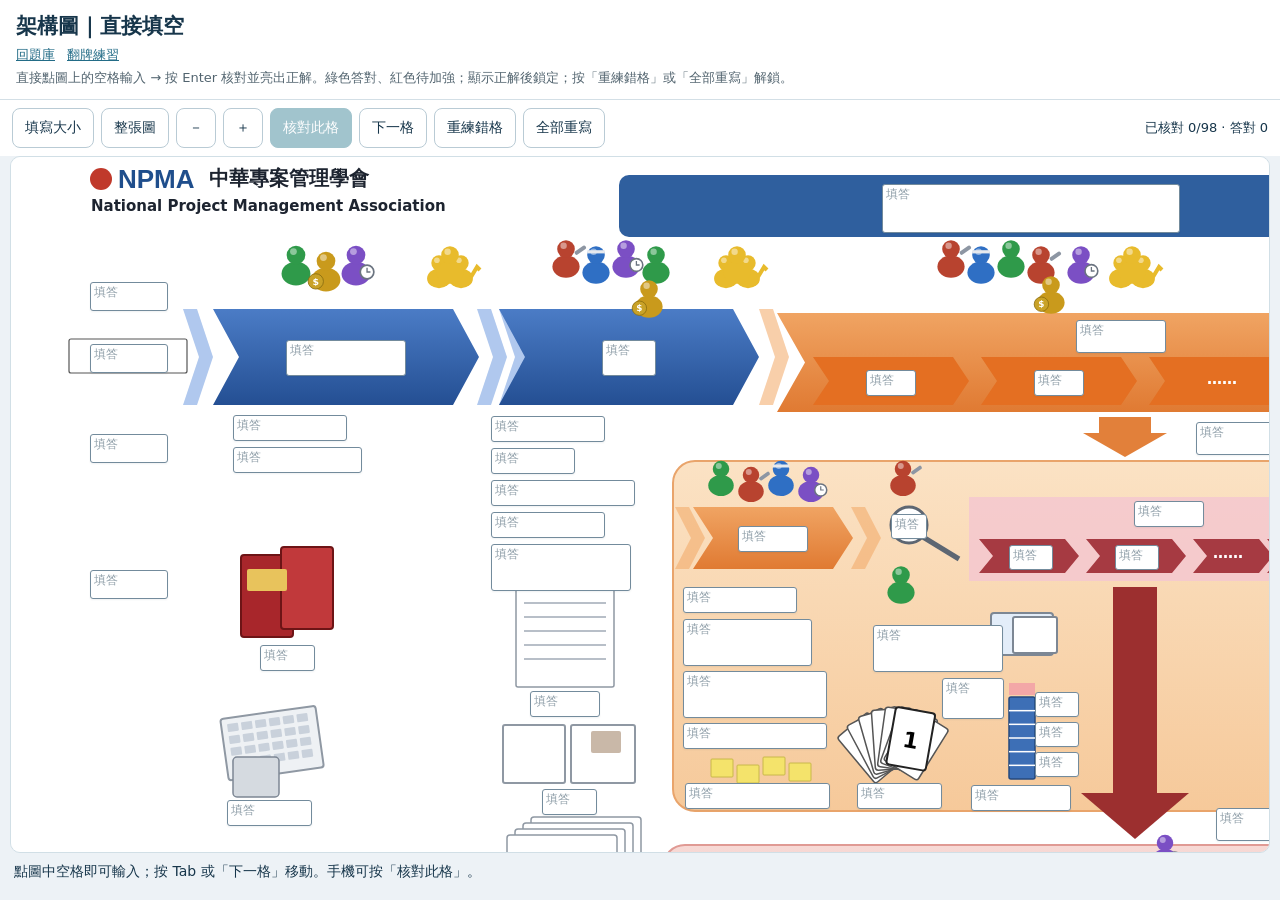
==== commit 22d11286: "Retire 32-question exam and redirect to current chart" ====
--- a/chart-exam32.html
+++ b/chart-exam32.html
@@ -1,369 +1 @@
-<!doctype html><html lang="zh-Hant"><head><meta charset="utf-8"><meta name="viewport" content="width=device-width,initial-scale=1,viewport-fit=cover"><title>APMA Ch3｜32 格架構圖模擬考</title><style>
-/* Layout: a faithful redraw of the printed NPMA chart on a fixed 1800×1130 canvas (scaled to fit, zoomable),
-   every label replaced by a tap-to-reveal blank in the same spot. Deliberately single (paper) theme, like the handout. */
-:root{
-  padding-top:env(safe-area-inset-top,0px);padding-bottom:env(safe-area-inset-bottom,0px);
-  color-scheme:light;
-  --desk:#d9dde2; --paper:#ffffff; --ink:#1d2430; --muted:#5d6672; --accent:#2340b8;
-  --blue:#2b5ea8; --blue-hi:#5d8fd6; --orange:#e2803a; --orange-soft:#f9d8b2; --peach:#fbe7d0;
-  --red:#9c2f2f; --pink:#f3cbc6; --green:#8cc06a; --green-soft:#e6f2da;
-  --bad:#d4344d;
-  --f-serif:"Noto Serif TC","Songti TC",serif;
-  --f-body:"Noto Sans TC","PingFang TC","Microsoft JhengHei",sans-serif;
-}
-*{box-sizing:border-box}
-[hidden]{display:none!important}
-html{-webkit-text-size-adjust:100%}
-body{margin:0;background:var(--desk);color:var(--ink);font-family:var(--f-body);font-size:14px;line-height:1.5;
-  padding-left:max(12px,env(safe-area-inset-left,0px));padding-right:max(12px,env(safe-area-inset-right,0px));padding-block:10px 40px}
-body::before{content:"";position:fixed;inset:0 0 auto;height:env(safe-area-inset-top,0px);z-index:10;background:var(--desk)}
-.top{display:flex;flex-wrap:wrap;align-items:center;gap:8px;position:sticky;top:env(safe-area-inset-top,0px);z-index:6;background:var(--desk);padding-block:8px}
-.top a{color:var(--muted);font-size:13px;margin-right:4px}
-.top button{font:inherit;font-size:13px;border:1px solid #b9c0c8;background:#fff;color:var(--ink);border-radius:999px;padding:5px 12px;cursor:pointer}
-.top button.primary{background:var(--accent);border-color:var(--accent);color:#fff;font-weight:700}
-.top button[aria-pressed="true"]{background:var(--ink);color:#fff;border-color:var(--ink)}
-.top .count{font-size:13px;color:var(--muted);margin-left:auto}
-.top .count b{color:var(--ink)} .top .count .w{color:var(--bad)}
-.zoom{display:inline-flex;gap:4px}
-.zoom button{padding:5px 10px}
-.hintline{font-size:12px;color:var(--muted);margin:0 0 8px}
-.viewport{overflow:auto;border-radius:6px;box-shadow:0 1px 0 #c3c9d0,0 6px 24px rgba(30,40,60,.12);background:var(--paper);max-height:calc(100vh - 110px);-webkit-overflow-scrolling:touch}
-.sizer{position:relative}
-.canvas{position:absolute;left:0;top:0;width:1800px;height:1130px;transform-origin:0 0;background:var(--paper)}
-.canvas svg{position:absolute;inset:0;width:1800px;height:1130px}
-.fixed{position:absolute;font-family:var(--f-serif);font-weight:700;color:var(--ink);white-space:nowrap;pointer-events:none}
-
-/* blanks */
-.b{position:absolute;font:inherit;font-family:var(--f-body);font-size:15px;line-height:20px;color:var(--ink);padding:1px 3px;margin:0;
-  border:1px solid transparent;border-radius:3px;background:transparent;cursor:pointer;text-align:left;white-space:pre;-webkit-tap-highlight-color:transparent}
-.b.c{text-align:center}
-.b.serif{font-family:var(--f-serif);font-weight:700}
-.b.light{color:#fff}
-.b.hid{background:rgba(255,255,255,.9);border:1px dashed #7d8794}
-.b.light.hid{background:rgba(255,255,255,.22);border-color:rgba(255,255,255,.8)}
-.b.hid .a{visibility:hidden}
-.b .ph{position:absolute;inset:0;display:flex;align-items:center;justify-content:center;color:#8a93a0;font-size:12px;letter-spacing:.12em;pointer-events:none}
-.b.light .ph{color:rgba(255,255,255,.9)}
-.b:not(.hid) .ph{display:none}
-.b.weak{border:2px solid var(--bad)!important;background:rgba(255,226,231,.92)}
-.b.weak.light{background:rgba(212,52,77,.35)}
-.b.weak.hid{border-style:dashed!important}
-.b.flash{outline:3px solid var(--accent);outline-offset:2px}
-.b:focus-visible,.top button:focus-visible{outline:3px solid var(--accent);outline-offset:2px}
-.credit{font-size:12px;color:var(--muted);margin-top:8px}
-.grp,.seg{display:inline-flex;flex-wrap:wrap;gap:6px}
-.seg{gap:0}.seg button:first-child{border-radius:999px 0 0 999px}.seg button:last-child{border-radius:0 999px 999px 0;margin-left:-1px}
-.reg select{font:inherit;font-size:13px;border:1px solid #b9c0c8;border-radius:999px;padding:5px 10px;background:#fff;color:var(--ink)}
-.vh{position:absolute;width:1px;height:1px;overflow:hidden;clip:rect(0 0 0 0)}
-/* drag mode */
-body.drag{padding-bottom:calc(32vh + 20px)}
-body.drag .viewport{max-height:max(200px,calc(100vh - 32vh - 120px))}
-body.drag .b:not(.slot){pointer-events:none}
-.pool{position:fixed;left:0;right:0;bottom:0;z-index:8;background:#f4f6f8;border-top:1px solid #b9c0c8;box-shadow:0 -6px 20px rgba(30,40,60,.12);
-  max-height:32vh;overflow:auto;padding:8px max(12px,env(safe-area-inset-right,0px)) calc(10px + env(safe-area-inset-bottom,0px)) max(12px,env(safe-area-inset-left,0px))}
-.pool-head{font-size:13px;color:var(--muted);margin-bottom:6px;display:flex;flex-wrap:wrap;gap:8px;align-items:center}
-.pool-head b{color:var(--ink)} .pool-head .w{color:var(--bad)}
-.pool-head button{font:inherit;font-size:13px;border:1px solid var(--accent);background:var(--accent);color:#fff;border-radius:999px;padding:4px 12px;cursor:pointer}
-.tiles{display:flex;flex-direction:column;gap:8px}
-.tgroup{display:flex;flex-direction:column;gap:4px;padding:6px 8px;border:1px solid #d3d8de;border-radius:8px;background:#fff}
-.tg-name{font-size:12px;font-weight:700;color:var(--muted);letter-spacing:.04em}
-.tg-tiles{display:flex;flex-wrap:wrap;gap:6px}
-.tile{font:inherit;font-size:14px;background:#fff;color:var(--ink);border:1px solid #8f98a3;border-radius:6px;padding:5px 10px;cursor:grab;touch-action:none;user-select:none;-webkit-user-select:none;-webkit-touch-callout:none}
-.tile.sel{background:var(--accent);color:#fff;border-color:var(--accent)}
-.tile.dragging{opacity:.3}
-.ghost{position:fixed;z-index:30;pointer-events:none;transform:translate(-50%,-70%);box-shadow:0 8px 18px rgba(0,0,0,.25);cursor:grabbing}
-.b.slot.hid{border:1.5px dashed var(--accent);background:rgba(232,238,255,.94)}
-.b.light.slot.hid{background:rgba(232,238,255,.35);border-color:#fff}
-.b.slot.over{outline:3px solid var(--accent);outline-offset:1px}
-.b.ok{border:2px solid #17845a!important;background:rgba(223,243,234,.95)}
-.b.light.ok{background:rgba(23,132,90,.5)}
-.b.no{border:2px solid var(--bad)!important;animation:shake .35s}
-.top{flex-wrap:nowrap;overflow-x:auto;scrollbar-width:none}
-.top::-webkit-scrollbar{display:none}
-.top>*{flex:none}
-.top .count{padding-left:8px}
-.viewport{touch-action:pan-x pan-y}
-.cands{display:grid;grid-template-columns:repeat(auto-fill,minmax(150px,1fr));gap:8px}
-.cand{font:inherit;font-size:15px;min-height:44px;background:#fff;border:1px solid #8f98a3;border-radius:8px;padding:8px 12px;text-align:left;color:var(--ink);cursor:pointer;-webkit-tap-highlight-color:transparent}
-.cand:active{background:#e8eeff}
-.cand.no{border-color:var(--bad);background:#ffe5ea;color:var(--bad);animation:shake .35s}
-.b.slot.active{outline:3px solid #f2a900;outline-offset:2px;background:rgba(255,240,190,.97)!important;border-color:#c98a00!important}
-.b.light.slot.active{background:rgba(255,226,140,.6)!important}
-.pool-head .link{background:none;border:0;color:var(--accent);text-decoration:underline;padding:0;font-size:13px;cursor:pointer}
-.pool-head .q{font-weight:700;color:var(--ink);font-size:14px}
-@media (max-width:700px),(max-height:500px){
-  .hintline,.credit{display:none}
-  body{padding-block:2px 12px;padding-left:max(8px,env(safe-area-inset-left,0px));padding-right:max(8px,env(safe-area-inset-right,0px))}
-  .top{padding-block:6px}
-  .top button,.reg select{padding:6px 10px}
-  .viewport{max-height:calc(100vh - 64px)}
-  .pool{max-height:42vh}
-  body.drag{padding-bottom:calc(42vh + 12px)}
-  body.drag .viewport{max-height:max(150px,calc(100vh - 42vh - 62px))}
-  .cands{grid-template-columns:repeat(2,minmax(0,1fr))}
-}
-@keyframes shake{0%,100%{transform:translateX(0)}25%{transform:translateX(-5px)}75%{transform:translateX(5px)}}
-@media (prefers-reduced-motion:reduce){*{scroll-behavior:auto!important}}
-
-:root{--f-body:system-ui,"Microsoft JhengHei",sans-serif;--f-serif:var(--f-body)}
-body{padding:0;background:#f2f5f8}.apphead{background:#fff;padding:20px 24px;border-bottom:1px solid #dce3ea}.apphead h1{font-size:23px;margin:0 0 6px}.apphead p{margin:0;color:#52616b;font-size:14px}.tools{display:flex;gap:8px;flex-wrap:wrap;padding:12px 24px;background:#fff;align-items:center}.tools button,.tools select{font:inherit;border:1px solid #b9c8d2;border-radius:8px;background:white;padding:8px 12px;cursor:pointer}.tools .main{background:#176e88;color:white;border-color:#176e88}.layout{display:grid;grid-template-columns:minmax(0,1fr) 350px;gap:16px;padding:16px}.mapbox{min-width:0}.viewport{max-height:calc(100vh - 190px);height:calc(100vh - 190px);border:1px solid #d4dfe6;border-radius:12px}.canvas{font-size:14px}.b{pointer-events:none;cursor:default}.b.exam{pointer-events:auto;background:#fff!important;color:#d4382e!important;border:1.5px solid #e34535!important;font-size:15px!important;font-weight:bold;text-align:center;padding:0;min-width:38px}.b.exam.active{background:#fff2bb!important;outline:3px solid #e1a900;outline-offset:2px}.b.exam.correct{border-color:#218455!important;color:#218455!important}.b.exam.wrong{border-color:#cb3636!important;background:#fff0ed!important}.fixed{font-family:var(--f-body)}.sheet{background:#fff;border:1px solid #d4dfe6;border-radius:12px;padding:16px;max-height:calc(100vh - 190px);overflow:auto}.sheet h2{font-size:18px;margin:0 0 8px}.sheet p{font-size:13px;color:#52616b}.card{border:1px solid #d7e1e8;border-radius:8px;margin:8px 0;padding:10px}.card label{display:flex;gap:10px;align-items:center;font-weight:650}.card input{min-width:0;width:100%;font:inherit;border:0;border-bottom:1px solid #aebcc7;outline-offset:4px;padding:5px}.card.good{background:#edf8f1;border-color:#66a67d}.card.bad{background:#fff1ee;border-color:#e49b90}.feedback{font-size:13px;margin-top:6px;color:#52616b}.status{font-weight:650;margin-left:auto}.help{font-size:12px;color:#63727e;padding:8px 2px}.mini{font-size:12px;color:#52616b}.notice{padding:8px 24px;background:#edf6fa;font-size:13px}.navnums{display:flex;flex-wrap:wrap;gap:5px}.navnums button{border:1px solid #d3dfe5;background:#f7fafc;border-radius:5px;width:30px;height:30px;cursor:pointer}.navnums button.done{background:#d9edf3}.navnums button.err{background:#ffe0da}.navnums button.pass{background:#ddf1e3}
-@media(max-width:900px){.layout{display:block;padding:10px}.apphead{padding:14px}.apphead h1{font-size:20px}.tools{padding:10px;gap:6px}.viewport{height:47vh;max-height:none}.sheet{max-height:none;margin-top:12px;padding:12px}.card{padding:12px}.card input{font-size:16px;min-height:35px}.status{width:100%;margin:0}.tools button{padding:7px 9px}.notice{padding:8px 12px}.apphead p{font-size:12px}}
-@media print{.apphead,.tools,.notice,.sheet,.help{display:none}.layout{display:block;padding:0}.viewport{overflow:visible;height:auto;max-height:none;box-shadow:none;border:0}.canvas{transform:scale(.58)!important}.sizer{width:1044px!important;height:655px!important}@page{size:A4 landscape;margin:8mm}}
-
-.mobile-nav{display:none}
-@media(max-width:900px){
-html{height:100%;overflow:hidden}body{height:var(--app-height,100dvh);height:var(--app-height,100svh);overflow:hidden;display:flex;flex-direction:column;padding:env(safe-area-inset-top) 0 env(safe-area-inset-bottom);overscroll-behavior:none}
-.apphead{padding:8px 12px;flex:none}.apphead h1{font-size:17px;line-height:24px;margin:0}.apphead a{font-size:11px}.apphead p,.notice{display:none}
-.tools{flex:none;flex-wrap:nowrap;overflow-x:auto;scrollbar-width:none;padding:7px 10px;gap:6px;border-bottom:1px solid #dce3ea}.tools>*{flex:none}.tools button,.tools select{font-size:13px;min-height:42px;padding:8px 10px}.tools .status{width:auto;font-size:12px;order:-1;margin:0 4px 0 0}.tools #reset{margin-right:8px}
-.layout{display:flex;flex:1;min-height:0;flex-direction:column;padding:8px;gap:8px;overflow:hidden}.mapbox{flex:1;min-height:110px;display:flex;flex-direction:column}.viewport{flex:1;height:auto;max-height:none;min-height:0;overflow:auto;overscroll-behavior:contain;touch-action:pan-x pan-y;border-radius:9px}.help{font-size:11px;padding:4px 0 0;flex:none}
-.sheet{flex:none;max-height:45%;margin:0;padding:10px 12px;border-radius:10px;overflow:auto;scrollbar-width:thin}.sheet h2{display:none}.sheet>p,.sheet>.mini{display:none}.card{display:none;margin:5px 0 0;padding:8px 10px}.card.current{display:block}.card label>span{font-size:20px;color:#176e88;min-width:28px}.card input{font-size:18px;min-height:44px;padding:5px 4px;background:transparent}.feedback{margin-top:5px;font-size:13px}
-.mobile-nav{display:flex;gap:8px;align-items:center}.mobile-nav button{font:inherit;font-size:13px;border:1px solid #bdcfd9;background:#f5fafc;color:#18334a;border-radius:7px;min-height:42px;padding:7px 10px}.mobile-nav button:disabled{opacity:.4}.mobile-nav strong{flex:1;text-align:center;font-size:14px}.navnums{display:none;padding-top:8px;gap:5px}.sheet.numbers-open .navnums{display:flex}.navnums button{width:38px;height:38px;font-size:14px}.navnums button.current{outline:2px solid #176e88;outline-offset:1px}
-}
-@media(max-width:900px) and (max-height:500px){.apphead{display:none}.help{display:none}.sheet{max-height:50%;padding:6px 10px}.mobile-nav button{min-height:34px;padding:4px 8px}.card{padding:3px 8px}.card input{min-height:36px}}
-@media print{.mobile-nav{display:none}}
-
-.mobile-actions{display:none}
-@media(max-width:900px){
-html{height:auto;overflow:visible}body{display:block;height:auto;min-height:100svh;overflow:visible;padding-bottom:calc(76px + env(safe-area-inset-bottom));overscroll-behavior:auto}
-.apphead{display:block;padding:10px 12px}.apphead h1{font-size:18px}.apphead p{display:block;font-size:12px;margin-top:5px}.tools{display:flex;overflow:auto;flex-wrap:nowrap}.tools #grade,.tools #reveal,.tools #retry,.tools .status{display:none}.notice{display:block;padding:8px 12px;font-size:12px}
-.layout{display:block;overflow:visible;padding:8px}.mapbox{position:sticky;top:0;z-index:5;display:block;min-height:0;padding:6px 0;background:#f2f5f8}.viewport{display:block;height:clamp(140px,35svh,300px);height:clamp(130px,calc(var(--app-height,100svh) * .38),300px);max-height:none;min-height:0}.help{display:block;background:#f2f5f8;font-size:11px}
-.sheet{display:block;margin-top:8px;padding:12px;max-height:none;overflow:visible}.sheet h2{display:block;font-size:17px;margin-bottom:5px}.sheet>p{display:block;font-size:12px}.sheet>.mini{display:block;margin-top:12px}.mobile-nav,.navnums,.sheet.numbers-open .navnums{display:none}.card,.card.current{display:block;padding:12px;margin:10px 0;scroll-margin-top:calc(clamp(130px,38svh,300px) + 50px)}.card.current{border-color:#176e88;box-shadow:0 0 0 1px #176e88}.card label>span{font-size:17px;min-width:48px}.card input{font-size:18px;min-height:44px}.feedback{font-size:14px}
-.mobile-actions{position:fixed;z-index:10;bottom:0;left:0;right:0;display:flex;gap:8px;padding:9px 12px calc(9px + env(safe-area-inset-bottom));background:#fff;border-top:1px solid #cfdae1;box-shadow:0 -3px 14px #18334a12}.mobile-actions button{font:inherit;border:1px solid #bdcdd5;min-height:46px;border-radius:9px;background:#fff;color:#18334a;padding:8px 12px}.mobile-actions .primary{flex:1;background:#176e88;color:#fff;border-color:#176e88}.mobile-actions button:active{filter:brightness(.9)}
-}
-@media print{.mobile-actions{display:none}}
-</style></head><body><header class="apphead"><h1>APMA Ch3｜架構圖模擬考</h1><a href="./">回題庫</a> · <a href="chart-practice.html">原版 95 格練習</a><p>依考試截圖的 1–32 號位置練習 · 上面看圖，下面依序填答，填完交卷</p></header><div class="tools"><button id="fit">整張圖</button><button id="minus" aria-label="縮小">－</button><button id="plus" aria-label="放大">＋</button><select id="scope" aria-label="練習範圍"><option value="all">全部 32 格</option><option value="1,4">圖表標籤 1–4</option><option value="5,9">階段 5–9</option><option value="10,17">角色 10–17</option><option value="18,26">工作事項 18–26</option><option value="27,32">起始產出 27–32</option></select><button class="main" id="grade">交卷批改</button><button id="reveal">顯示答案</button><button id="retry">重練錯題</button><button id="reset">清空作答</button><span class="status" role="status" id="status"></span></div><div class="notice">每格 3 分，全部共 96 分。8 號在圖上重複出現，答案相同。作答自動保存在此瀏覽器。</div><main class="layout"><section class="mapbox"><div class="viewport" id="vp"><div class="sizer" id="sizer"><div class="canvas" id="cv"><svg id="art" viewBox="60 300 1800 1130" aria-hidden="true"></svg></div></div></div><div class="help">點圖上編號 → 找到答題欄；點答題欄 → 放大對應位置。按「整張圖」回到全圖。</div></section><aside class="sheet"><h2>填空答題卡</h2><div class="mobile-nav"><button id="prevQ" aria-label="上一格">← 上一格</button><strong id="currentQ" aria-live="polite">第 1 格</strong><button id="nextQ" aria-label="下一格">下一格 →</button><button id="toggleNums" aria-expanded="false">跳題</button></div><div class="navnums" id="nav"></div><p id="sheetInfo">先回想再填寫，交卷後顯示錯題與正解。</p><div id="cards"></div><div class="mini">11 號依原圖為「贊助者」，不採用截圖中被判錯的「投資者」。可接受「台／臺」「用戶／使用者」及合理標點差異；其餘以完整名稱比對。此模擬考不保證與老師判分規則完全相同。</div></aside></main><div class="mobile-actions"><button id="mobileAnswers">看答案</button><button id="mobileWrong">練錯題</button><button class="primary" id="mobileGrade">交卷批改</button></div><script>
-/* ---------- coordinates: same system as the original photo (x 60–1860, y 300–1430) ---------- */
-const OX=60, OY=300;
-const C={blue:'#2b5ea8',blueHi:'#6f9be0',orange:'#e2803a',orangeHi:'#f2a865',peach:'#fbe3c8',peachLine:'#eeb27c',
-  red:'#9c2f2f',redHi:'#c0504d',pink:'#f5d0cb',pinkLine:'#d98c86',band:'#f6c9cf',green:'#8cc06a',greenSoft:'#e3f0d6',
-  ink:'#1d2430',grey:'#9aa3ae',po:'#2f9a4a',coach:'#7b4fc4',member:'#b8432f',tester:'#2f6fc4',sponsor:'#c99a1c',stake:'#e8bb2c'};
-let svg='';
-const add=s=>svg+=s;
-const chevron=(x1,y1,x2,y2,fill,notch=22)=>{const m=(y1+y2)/2;add(`<polygon points="${x1},${y1} ${x2-notch},${y1} ${x2},${m} ${x2-notch},${y2} ${x1},${y2} ${x1+notch},${m}" fill="${fill}"/>`);};
-const ghostChev=(x,y1,y2,fill)=>{const m=(y1+y2)/2;add(`<polygon points="${x},${y1} ${x+14},${y1} ${x+30},${m} ${x+14},${y2} ${x},${y2} ${x+16},${m}" fill="${fill}" opacity=".55"/>`);};
-const rect=(x,y,w,h,fill,stroke='none',r=14,sw=2)=>add(`<rect x="${x}" y="${y}" width="${w}" height="${h}" rx="${r}" fill="${fill}" stroke="${stroke}" stroke-width="${sw}"/>`);
-const arrow=(pts,color=C.red,w=3)=>{const d='M'+pts.map(p=>p.join(' ')).join(' L');add(`<path d="${d}" fill="none" stroke="${color}" stroke-width="${w}" marker-end="url(#ah-${color.slice(1)})"/>`);};
-const person=(x,y,col,s=1,prop='')=>{
-  add(`<g transform="translate(${x} ${y}) scale(${s})"><ellipse cx="0" cy="22" rx="17" ry="14" fill="${col}"/><circle cx="0" cy="0" r="11" fill="${col}"/><circle cx="-3" cy="-4" r="4" fill="#fff" opacity=".45"/>`);
-  if(prop==='wrench') add(`<rect x="10" y="4" width="16" height="5" rx="2" fill="#8d96a3" transform="rotate(-35 10 4)"/>`);
-  if(prop==='watch') add(`<circle cx="13" cy="20" r="8" fill="#fff" stroke="#6b7480" stroke-width="2"/><path d="M13 15 V20 H17" stroke="#6b7480" stroke-width="1.6" fill="none"/>`);
-  if(prop==='money') add(`<circle cx="-12" cy="24" r="9" fill="#c9a227" stroke="#8a6d10"/><text x="-12" y="28" font-size="11" text-anchor="middle" fill="#fff" font-weight="700">$</text>`);
-  if(prop==='band') add(`<rect x="-11" y="-6" width="22" height="4" fill="#e6e9ee"/>`);
-  add(`</g>`);};
-const crowd=(x,y,s=1)=>{person(x-10,y+4,C.stake,.7*s);person(x+12,y+4,C.stake,.7*s);person(x+1,y-4,C.stake,.8*s);add(`<path d="M${x+22} ${y+18} l6 -10 l3 3" stroke="${C.stake}" stroke-width="4" fill="none"/>`);};
-const team=(x,y,list,s=.8)=>{list.forEach((p,i)=>{const map={po:[C.po,''],coach:[C.coach,'watch'],member:[C.member,'wrench'],tester:[C.tester,'band'],sponsor:[C.sponsor,'money']};person(x+i*30,y+(i%2)*6,map[p][0],s,map[p][1]);});};
-const doc=(x,y,w,h)=>{rect(x,y,w,h,'#fff','#8f98a3',2,1.5);for(let i=1;i<6;i++)add(`<line x1="${x+8}" y1="${y+i*h/7}" x2="${x+w-8}" y2="${y+i*h/7}" stroke="#b8bfc8" stroke-width="2"/>`);};
-const cards=(x,y,n,w,h,fill,stroke='#8f98a3',dx=8,dy=-6)=>{for(let i=n-1;i>=0;i--)rect(x+i*dx,y+i*dy,w,h,fill,stroke,3,1.5);};
-const stackBar=(x,y,h)=>{rect(x,y,26,h,'#3d6fb6','#24497f',2,1.5);for(let i=1;i<6;i++)add(`<line x1="${x}" y1="${y+i*h/6}" x2="${x+26}" y2="${y+i*h/6}" stroke="#fff" stroke-width="1.5"/>`);};
-const sticky=(x,y,c='#f4e36b')=>rect(x,y,22,18,c,'#c9b84a',1,1);
-const quad=(x,y)=>{rect(x-34,y-14,30,70,'#e8eef6','#8f98a3',3,1.5);[[0,0,'#f6c3c8'],[48,0,'#e3f0a8'],[0,40,'#e6cde9'],[48,40,'#cfe0f3']].forEach(([dx,dy,f])=>rect(x+dx,y+dy,44,36,f,'#9aa3ae',6,1));};
-
-add(`<defs>${['9c2f2f','e2803a','2b5ea8','5d6672'].map(c=>`<marker id="ah-${c}" viewBox="0 0 10 10" refX="8" refY="5" markerWidth="5" markerHeight="5" orient="auto"><path d="M0 0 L10 5 L0 10 z" fill="#${c}"/></marker>`).join('')}
-<linearGradient id="gBlue" x1="0" y1="0" x2="0" y2="1"><stop offset="0" stop-color="#4b7cc6"/><stop offset="1" stop-color="#244f93"/></linearGradient>
-<linearGradient id="gOr" x1="0" y1="0" x2="0" y2="1"><stop offset="0" stop-color="#f0a463"/><stop offset="1" stop-color="#e07a32"/></linearGradient>
-<linearGradient id="gRed" x1="0" y1="0" x2="0" y2="1"><stop offset="0" stop-color="#b8443f"/><stop offset="1" stop-color="#8a2626"/></linearGradient>
-<linearGradient id="gRel" x1="0" y1="0" x2="0" y2="1"><stop offset="0" stop-color="#fbe2c4"/><stop offset="1" stop-color="#f6c99a"/></linearGradient>
-<linearGradient id="gIt" x1="0" y1="0" x2="0" y2="1"><stop offset="0" stop-color="#f7d9d5"/><stop offset="1" stop-color="#eba9a3"/></linearGradient></defs>`);
-
-/* header */
-add(`<g><circle cx="150" cy="322" r="11" fill="#c0392b"/><text x="167" y="331" font-size="26" font-weight="900" fill="#1f4e8c" font-family="Arial,sans-serif">NPMA</text></g>`);
-rect(668,318,826,62,'#2f5f9e','none',10);
-/* row labels box for 階段 */
-rect(118,482,118,34,'none','#555',2,1.2);
-
-/* ===== stage row ===== */
-ghostChev(232,452,548,C.blueHi);
-chevron(262,452,528,548,'url(#gBlue)',26);
-ghostChev(526,452,548,C.blueHi);ghostChev(548,452,548,C.blueHi);
-chevron(548,452,808,548,'url(#gBlue)',26);
-ghostChev(808,452,548,C.orangeHi);
-chevron(826,456,1515,555,'url(#gOr)',28);
-[[862,1018],[1030,1186],[1198,1354],[1366,1508]].forEach(([a,b])=>chevron(a,500,b,548,'#e46f22',16));
-ghostChev(1512,452,548,C.blueHi);
-chevron(1546,452,1800,548,'url(#gBlue)',26);
-/* people above stages */
-team(345,398,['po','sponsor','coach'],.85);crowd(498,402);
-team(615,392,['member','tester','coach','po'],.8);person(698,432,C.sponsor,.8,'money');crowd(785,402);
-team(1000,392,['member','tester','po','member'],.8);person(1100,428,C.sponsor,.8,'money');team(1130,398,['coach'],.8);crowd(1180,402);
-crowd(1675,390);team(1620,415,['po'],.8);person(1670,440,C.sponsor,.8,'money');team(1720,418,['member'],.8);
-
-/* 可行性分析 outputs */
-rect(290,698,52,82,'#a8262b','#6d1416',3);rect(330,690,52,82,'#c1393b','#6d1416',3);rect(296,712,40,22,'#e8c35c','none',2);
-add(`<g transform="rotate(-8 300 880)">`);rect(272,858,96,62,'#eef1f4','#8f98a3',3);for(let i=0;i<4;i++)for(let j=0;j<6;j++)rect(278+j*14,864+i*12,11,8,'#c9d1db','none',1);add(`</g>`);
-rect(282,900,46,40,'#d5dae0','#7d8794',4,1.5);
-
-/* 起始 outputs */
-doc(565,732,98,98);
-rect(552,868,62,58,'#fff','#8f98a3',2);rect(620,868,64,58,'#fff','#8f98a3',2);rect(640,874,30,22,'#c9b8a8','none',2);
-cards(556,978,4,110,58,'#fff');
-add(`<g>`);[[536,1104,'XS'],[566,1094,'S'],[600,1090,'M'],[634,1096,'L'],[662,1108,'XL']].forEach(([x,y,t],i)=>{add(`<g transform="rotate(${-20+i*10} ${x+22} ${y+30})">`);rect(x,y,44,58,'#fff','#2b5ea8',4,3);add(`<text x="${x+22}" y="${y+36}" font-size="15" text-anchor="middle" font-weight="900" fill="#2b5ea8" font-family="Arial">${t}</text></g>`);});add(`</g>`);
-rect(498,1212,136,82,'#f4f6fa','#8f98a3',3);[[504,1220,'#f6c3c8'],[540,1220,'#cfe0f3'],[576,1220,'#e3f0a8'],[504,1246,'#cfe0f3'],[540,1246,'#e6cde9'],[576,1246,'#f6c3c8'],[504,1270,'#e3f0a8'],[540,1270,'#cfe0f3']].forEach(([x,y,f])=>rect(x,y,30,18,f,'none',2));
-stackBar(652,1199,95);
-
-/* ===== release box ===== */
-add(`<rect x="1148" y="560" width="52" height="16" fill="${C.orange}"/><polygon points="1132,576 1216,576 1174,600" fill="${C.orange}"/>`);
-rect(722,604,870,350,'url(#gRel)','#e9a46b',22,2);
-ghostChev(724,650,712,C.orangeHi);
-chevron(742,650,902,712,'url(#gOr)',20);ghostChev(900,650,712,C.orangeHi);
-team(770,612,['po','member','tester','coach'],.75);
-person(952,612,C.member,.75,'wrench');
-add(`<circle cx="958" cy="668" r="18" fill="#fff" stroke="#5d6672" stroke-width="3"/><line x1="972" y1="680" x2="1008" y2="702" stroke="#5d6672" stroke-width="5"/>`);
-person(950,718,C.po,.8);
-rect(1040,756,62,42,'#e3edf9','#7d8794',3);rect(1062,760,44,36,'#fff','#7d8794',2);
-add(`<rect x="1018" y="640" width="400" height="84" fill="${C.band}" opacity=".9"/>`);
-[[1028,1128],[1135,1235],[1242,1322],[1316,1414]].forEach(([a,b])=>chevron(a,682,b,716,'#a63a42',14));
-ghostChev(1414,650,722,C.orangeHi);
-chevron(1430,650,1586,722,'url(#gOr)',20);
-team(1440,612,['po','member','tester','coach'],.75);
-[[760,902],[786,908],[812,900],[838,906]].forEach(([x,y])=>sticky(x,y));
-[0,1,2,3,4,5,6].forEach(i=>{add(`<g transform="rotate(${-40+i*12} 945 920)">`);rect(925,852,40,60,'#fff','#555',3,1.5);add(`</g>`);});
-add(`<g transform="rotate(10 955 880)">`);rect(940,852,40,58,'#fff','#222',3,2);add(`<text x="960" y="890" font-size="22" text-anchor="middle" font-weight="900">1</text></g>`);
-add(`<rect x="1058" y="826" width="26" height="12" fill="#f3a7a7"/>`);stackBar(1058,840,82);
-rect(1384,790,72,44,'#f0f2f5','#7d8794',3);person(1412,802,'#3a3f47',.65);rect(1380,830,80,16,'#6b4a33','none',2);
-rect(1466,790,88,54,'#f7f8f9','#7d8794',2);[[1472,796,'#7cc576'],[1490,796,'#f2e35a'],[1508,796,'#f2e35a'],[1528,796,'#e85b52'],[1472,818,'#f2e35a'],[1490,818,'#f2e35a'],[1528,818,'#f2e35a']].forEach(([x,y,f])=>rect(x,y,14,16,f,'none',1));
-quad(1452,880);
-add(`<path d="M1562 920 H1582 V728" fill="none" stroke="${C.red}" stroke-width="6" marker-end="url(#ah-9c2f2f)"/>`);
-/* 結束 pictures */
-rect(1640,660,124,96,'#f3f5f8','#c3c9d0',4,1);[[1660,716],[1690,706],[1730,716]].forEach(([x,y])=>person(x,y,'#3a3f47',.8));add(`<polyline points="1665,688 1690,678 1712,686 1745,664" fill="none" stroke="#c0392b" stroke-width="3"/>`);
-rect(1650,768,128,104,'#ece6f5','none',40);person(1690,804,'#2c3e66',.9);person(1740,796,'#2c3e66',.9);[[1665,780,'#f2c94c'],[1760,776,'#eb5757'],[1700,852,'#6fcf97'],[1750,848,'#bb6bd9']].forEach(([x,y,f])=>add(`<circle cx="${x}" cy="${y}" r="5" fill="${f}"/>`));
-
-/* ===== big arrow to iteration ===== */
-add(`<rect x="1162" y="730" width="44" height="210" fill="${C.red}"/><polygon points="1130,936 1238,936 1184,982" fill="${C.red}"/>`);
-
-/* ===== iteration box ===== */
-rect(712,988,1124,410,'url(#gIt)','#e09a94',22,2);
-const rb=(x,y,w,h)=>rect(x,y,w,h,'url(#gRed)','#6d1c1c',8,1.5);
-rb(745,1140,200,56);rb(966,1140,166,56);rb(1186,1024,222,88);rb(1186,1132,222,90);rb(1186,1268,222,58);rb(1430,1140,176,56);rb(1626,1140,182,56);
-team(765,1072,['po','member','tester','coach'],.8);
-team(985,1072,['po','member','tester','coach'],.8);
-team(1450,1072,['po','member','tester','coach'],.8);
-team(1645,1072,['po','member','tester','coach'],.8);
-person(1214,986,C.coach,.75,'watch');person(1345,988,C.po,.9);
-person(1322,1108,C.tester,.7,'band');add(`<circle cx="1352" cy="1118" r="9" fill="#fff" stroke="#c0392b" stroke-width="2"/><line x1="1346" y1="1112" x2="1358" y2="1124" stroke="#c0392b" stroke-width="2"/>`);
-rect(1250,1110,58,18,'#f3f1ec','#b9b2a6',2,1);
-person(1318,1246,C.member,.8,'wrench');
-rect(1330,1296,86,46,'#f7eeb6','#c9b84a',2,1);add(`<text x="1373" y="1312" font-size="10" text-anchor="middle" font-family="monospace" fill="#333">010010100010</text><text x="1373" y="1324" font-size="10" text-anchor="middle" font-family="monospace" fill="#333">100011101010</text><text x="1373" y="1336" font-size="10" text-anchor="middle" font-family="monospace" fill="#333">101010000100</text>`);
-arrow([[724,1168],[742,1168]]);arrow([[945,1168],[963,1168]]);
-arrow([[1132,1160],[1183,1070]]);arrow([[1132,1168],[1183,1172]]);arrow([[1132,1178],[1183,1296]]);
-arrow([[1408,1070],[1428,1150]]);arrow([[1408,1172],[1428,1168]]);arrow([[1408,1296],[1428,1186]]);
-arrow([[1606,1168],[1623,1168]]);arrow([[1808,1168],[1830,1168]]);
-/* iteration outputs */
-rect(752,1228,104,58,'#fff','#8f98a3',2);for(let i=1;i<5;i++)add(`<line x1="760" y1="${1228+i*11}" x2="848" y2="${1228+i*11}" stroke="#c3c9d0" stroke-width="2"/>`);
-arrow([[804,1288],[754,1306]],'#5d6672',2);arrow([[804,1288],[806,1306]],'#5d6672',2);arrow([[804,1288],[860,1306]],'#5d6672',2);
-[[730,'#9b59b6'],[784,'#43a047'],[838,'#3d7fc4']].forEach(([x,f])=>{rect(x,1310,44,36,f,'none',3);rect(x+4,1306,40,8,'#e9edf2','none',2);});
-sticky(900,1208,'#f4e88a');
-add(`<g>`);for(let i=0;i<5;i++)rect(918,1306+i*6,36,4,'#555','none',1);add(`</g>`);
-rect(986,1210,130,64,'#f4f8fb','#8f98a3',2);for(let i=0;i<5;i++)add(`<line x1="${986+i*26}" y1="1210" x2="${986+i*26}" y2="1274" stroke="#b8c0c9"/>`);[[992,1224],[1018,1238],[1044,1222],[1070,1244],[996,1250],[1094,1228]].forEach(([x,y])=>rect(x,y,16,12,'#4f9fd6','none',1));
-rect(986,1306,130,80,'#fff','#8f98a3',2);add(`<polyline points="996,1318 1020,1330 1046,1340 1070,1356 1100,1374" fill="none" stroke="#555" stroke-width="2"/><polyline points="996,1316 1100,1376" fill="none" stroke="#bbb" stroke-dasharray="4 3"/>`);
-quad(1702,1254);
-add(`<path d="M1798 1256 Q1820 1236 1824 1210" fill="none" stroke="${C.red}" stroke-width="6" marker-end="url(#ah-9c2f2f)"/>`);
-
-/* ===== roles box ===== */
-add(`<circle cx="138" cy="1110" r="26" fill="#fff" stroke="#222" stroke-width="2"/><path d="M138 1084 a13 13 0 0 1 0 26 a13 13 0 0 0 0 26 a26 26 0 0 1 0 -52" fill="#222"/><circle cx="138" cy="1097" r="4" fill="#fff"/><circle cx="138" cy="1123" r="4" fill="#222"/>`);
-rect(88,1140,410,182,C.greenSoft,'#7aa95a',0,2);
-add(`<rect x="88" y="1140" width="410" height="26" fill="${C.green}"/><line x1="162" y1="1140" x2="162" y2="1322" stroke="#7aa95a" stroke-width="2"/>`);
-rect(346,1204,150,116,'#f2f8ec','#7aa95a',0,2);
-crowd(122,1176);person(122,1268,C.sponsor,.85,'money');
-person(206,1258,C.po,.9);person(286,1258,C.coach,.9,'watch');person(392,1258,C.member,.9,'wrench');person(456,1258,C.tester,.9,'band');
-
-document.getElementById('art').innerHTML=svg;
-
-/* ---------- blanks: [text, x, y(center of first line), anchor, style] ---------- */
-const B=[
- // stages
- ['可行性分析',395,500,'c','serif light big'],['起始',678,500,'c','serif light big'],['發布循環',1170,478,'c','serif big2'],
- ['發布1',940,525,'c','serif light'],['發布2',1108,525,'c','serif light'],['……',1276,525,'c','serif light'],['發布n',1437,525,'c','serif light'],
- ['結束',1673,500,'c','serif light big'],
- // 可行性分析
- ['• 建立專案願景',282,570],['• 準備營運企劃案',282,602],
- ['產品盒',336,800,'c'],['營運企劃案',318,955,'c'],
- // 起始
- ['• 發展專案章程',540,571],['• 辨識角色',540,603],['• 建立產品待辦清單',540,635],['• 進行高階估算',540,667],['• 建立產品地圖\n  （用戶故事地圖）',540,699],
- ['專案章程',614,846,'c'],['角色卡',618,944,'c'],['產品待辦清單',612,1062,'c'],['高階估算',612,1190,'c'],
- ['產品地圖\n（用戶故事地圖）',566,1314,'c'],['產品\n待辦清單',668,1314,'c'],
- ['發布1',698,1214,'c','sm'],['發布2',698,1246,'c','sm'],['發布3',698,1278,'c','sm'],
- // 單一發布內的工作
- ['單一發布內的工作',1330,580,'c','serif big2'],
- ['發布規劃',822,681,'c','serif light'],['刺探',958,668,'c','sm'],
- ['迭代循環',1218,656,'c','serif'],
- ['迭代1',1080,699,'c','serif light sm'],['迭代2',1186,699,'c','serif light sm'],['……',1282,699,'c','serif light sm'],['迭代n',1366,699,'c','serif light sm'],
- ['發布與\n回顧',1505,676,'c','serif light'],
- ['• 分解用戶故事',732,742],['• 定義驗收標準／\n  定義什麼是完成',732,774],['• 估算用戶故事點數\n  （玩撲克牌）',732,826],['• 建立發布待辦清單',732,878],
- ['蒐集下一迭代\n用戶故事細節資料',922,780],
- ['分解為小的用戶故事',806,938,'c'],['撲克牌點數',948,938,'c'],['發布待辦\n清單',1022,832,'c','sm'],
- ['發布1',1106,846,'c','sm'],['發布2',1106,876,'c','sm'],['發布3',1106,906,'c','sm'],['產品待辦清單',1070,940,'c'],
- ['• 發布增量產品／成果',1420,742],['• 進行發布回顧會議',1420,772],
- ['增量產品／成果',1414,862,'c'],['停車場圖',1512,862,'c'],
- ['開始做',1474,898,'c','xs'],['停止做',1522,898,'c','xs'],['多做些',1474,938,'c','xs'],['少做些',1522,938,'c','xs'],['回\n饋',1562,900,'c','sm'],
- ['發布結束後，如果不是最\n終發布，就進行下一個發\n布規劃；如果是最終發布，\n則直接進入結束流程。',1612,894,'','redtxt'],
- // 結束
- ['• 專案產品／成果',1622,578],['• 專案回顧會議',1622,608],['• 結束專案活動',1622,638],
- // 單一迭代內的工作
- ['單一迭代內的工作',1350,966,'c','serif big2'],
- ['迭代規劃（細部規劃）',845,1168,'c','light'],['每日站立會議',1049,1168,'c','light'],
- ['• 準備回答問題',1194,1041,'','light sm'],['• 確認用戶故事',1194,1068,'','light sm'],['• 蒐集下一迭代用戶故事細節',1194,1095,'','light sm'],
- ['除錯',1432,1108,'c'],
- ['• 執行驗收測試',1194,1150,'','light sm'],['• 準備測試案例',1194,1177,'','light sm'],['• 測試新增的已完成增量產品',1194,1204,'','light sm'],
- ['• 完成增量產品',1200,1297,'','light'],
- ['• 持續更新專案報告',1440,1168,'','light'],['• 進行迭代審查與回顧\n  會議',1634,1158,'','light'],
- ['用戶故事',790,1216,'c'],['測試案例',912,1244,'c','sm'],['迭代1\n待辦清單',935,1272,'c','sm'],['發布1\n待辦清單',936,1356,'c','sm'],
- ['工作\n1',752,1362,'c','sm'],['工作\n2',806,1362,'c','sm'],['工作\n3',860,1362,'c','sm'],
- ['用戶故事看板',1050,1290,'c'],['燃盡圖',1084,1322,'c','sm'],
- ['開始做',1724,1272,'c','xs'],['停止做',1772,1272,'c','xs'],['多做些',1724,1312,'c','xs'],['少做些',1772,1312,'c','xs'],['回\n饋',1818,1270,'c','sm'],
- // 角色
- ['利害\n關係人',124,1222,'c','sm'],['贊助者',124,1308,'c','sm'],['敏捷團隊',300,1186,'c','serif'],['開發團隊',420,1222,'c','serif'],
- ['產品負責人',206,1308,'c','sm'],['敏捷教練',286,1308,'c','sm'],['團隊成員',392,1308,'c','sm'],['測試者',456,1308,'c','sm'],
-];
-const FIXED=[
- ['中華專案管理學會',258,322,20],['National Project Management Association',140,350,15],
- ['敏 捷 專 案 管 理 架 構 圖',1080,350,32,'#fff','c'],
- ['參與人員',178,438,17,'','c'],['階　　段',178,500,17,'','c'],['工作事項',178,590,17,'','c'],['產　　出',178,726,17,'','c'],
-];
-
-const answers=['參與人員','階段','工作事項','產出','可行性分析','起始','發布循環','發布','結束','利害關係人','贊助者','敏捷團隊','產品負責人','敏捷教練','開發團隊','團隊成員','測試者','建立專案願景','準備營運企劃案','產品盒','營運企劃案','發展專案章程','辨識角色','建立產品待辦清單','進行高階估算','建立產品地圖（用戶故事地圖）','專案章程','角色卡','產品待辦清單','高階估算','產品地圖（用戶故事地圖）','產品待辦清單'];
-const cv=document.getElementById('cv'),vp=document.getElementById('vp');
-const sizes={big:22,big2:20,sm:13,xs:11.5};let current=1;const isMobile=()=>matchMedia('(max-width:900px)').matches;let z=1,graded=false,show=false,onlyWrong=false,lastWrong=[];
-let state={};try{state=JSON.parse(localStorage.getItem('pm-exam32-v1')||'{}')}catch{};
-const original=[...B];
-function numberOf(t,x,y){
- if(y<=530){if(t==='……')return;if(t==='可行性分析')return 5;if(t==='起始')return 6;if(t==='發布循環')return 7;if(t==='結束')return 9;return 8;}
- const role={'利害\n關係人':10,'贊助者':11,'敏捷團隊':12,'產品負責人':13,'敏捷教練':14,'開發團隊':15,'團隊成員':16,'測試者':17};if(x<500&&y>1150)return role[t];
- if(x<500)return ({'• 建立專案願景':18,'• 準備營運企劃案':19,'產品盒':20,'營運企劃案':21})[t];
- if(x<720){if(y<730)return ({'• 發展專案章程':22,'• 辨識角色':23,'• 建立產品待辦清單':24,'• 進行高階估算':25,'• 建立產品地圖\n  （用戶故事地圖）':26})[t];
- return ({'專案章程':27,'角色卡':28,'產品待辦清單':29,'高階估算':30,'產品地圖\n（用戶故事地圖）':31,'產品\n待辦清單':32})[t];}
-}
-function addLabel(t,x,y,fs,anc='',n=null,cls=''){
- const b=document.createElement('button');b.type='button';b.className='b '+cls;b.style.fontSize=fs+'px';b.style.lineHeight=Math.round(fs*1.35)+'px';b.textContent=t;if(anc==='c')b.classList.add('c');cv.append(b);
- const w=b.offsetWidth,h=b.offsetHeight;b.style.left=(x-OX-(anc==='c'?w/2:0))+'px';b.style.top=(y-OY-Math.round(fs*1.35)/2-2)+'px';b.style.width=w+'px';b.style.height=h+'px';
- if(n){b.dataset.n=n;b.className='b exam';b.textContent=n;b.setAttribute('aria-label',`第 ${n} 格`);b.onclick=()=>focusInput(n);b.style.height=Math.max(h,24)+'px';}
- return b;
-}
-FIXED.forEach(([t,x,y,fs,col,anc])=>{const n=({'參與人員':1,'階　　段':2,'工作事項':3,'產　　出':4})[t];const el=addLabel(t,x,y,fs,anc,n);if(col)el.style.color=col;});
-B.forEach(([t,x,y,anc='',sty=''])=>{const fs=Object.entries(sizes).find(([k])=>sty.split(' ').includes(k))?.[1]||15;const n=numberOf(t,x,y);if(t==='單一發布內的工作'){addLabel('單一',1210,y,20,'c');addLabel('發布',1260,y,20,'c',8);addLabel('內的工作',1355,y,20,'c');return;}addLabel(t,x,y,fs,anc,n,sty.includes('light')?'light':'');});
-const norm=s=>s.normalize('NFKC').replace(/使用者/g,'用戶').replace(/台/g,'臺').replace(/[\s•·、，,。／/（）()：:－-]/g,'');
-function correct(n){const v=norm(state[n]||'');return [answers[n-1],...([26,31].includes(n)?['建立產品地圖','建立用戶故事地圖'].filter(()=>n===26).concat(n===31?['產品地圖','用戶故事地圖']:[]):[])].some(a=>norm(a)===v);}
-function visible(n){const s=document.getElementById('scope').value;let ok=s==='all'||(n>=+s.split(',')[0]&&n<=+s.split(',')[1]);return ok&&(!onlyWrong||lastWrong.includes(n));}
-function persist(){try{localStorage.setItem('pm-exam32-v1',JSON.stringify(state))}catch{}}
-function centerQuestion(n){if(!isMobile())return;const b=[...document.querySelectorAll('.exam')].find(b=>+b.dataset.n===n);if(!b)return;vp.scrollLeft=(parseFloat(b.style.left)+b.offsetWidth/2)*z-vp.clientWidth/2;vp.scrollTop=(parseFloat(b.style.top)+b.offsetHeight/2)*z-vp.clientHeight/2;}
-function mobileUI(){const ns=answers.map((_,i)=>i+1).filter(visible);if(!ns.includes(current))current=ns[0]||1;document.querySelectorAll('.card').forEach(c=>c.classList.toggle('current',c.querySelector('input')?.id==='a'+current));document.getElementById('currentQ').textContent=`第 ${current} 格 · ${Math.max(0,ns.indexOf(current)+1)} / ${ns.length}`;document.getElementById('prevQ').disabled=ns.indexOf(current)<=0;document.getElementById('nextQ').disabled=ns.indexOf(current)>=ns.length-1;document.querySelectorAll('#nav button').forEach(b=>b.classList.toggle('current',+b.textContent===current));}
-function focusInput(n){const input=document.getElementById('a'+n);if(!input||!visible(n))return;current=n;mobileUI();if(isMobile()){document.querySelector('.sheet').classList.remove('numbers-open');document.getElementById('toggleNums').setAttribute('aria-expanded','false');if(z<.65)zoom(.8);centerQuestion(n);}input.closest('.card').scrollIntoView({block:isMobile()?'start':'nearest',behavior:'smooth'});input.focus({preventScroll:true});highlight(n);}
-function highlight(n){document.querySelectorAll('.exam').forEach(b=>b.classList.toggle('active',+b.dataset.n===n));}
-function render(){let count=0,filled=0,right=0;const cards=document.getElementById('cards');cards.replaceChildren();document.getElementById('nav').replaceChildren();
- for(let n=1;n<=32;n++){if(!visible(n))continue;count++;if((state[n]||'').trim())filled++;if(correct(n))right++;
- const card=document.createElement('div');card.className='card'+(graded?(correct(n)?' good':' bad'):'');const label=document.createElement('label');label.htmlFor='a'+n;const num=document.createElement('span');num.textContent='第 '+n+' 格';const input=document.createElement('input');input.id='a'+n;input.value=state[n]||'';input.autocomplete='off';input.setAttribute('aria-label',`第 ${n} 格答案`);input.enterKeyHint='next';input.spellcheck=false;input.onfocus=()=>{current=n;mobileUI();highlight(n);if(isMobile()&&z<.65)zoom(.8);centerQuestion(n);if(isMobile())input.closest('.card').scrollIntoView({block:'start',behavior:'smooth'});};input.oninput=()=>{state[n]=input.value;graded=false;show=false;persist();document.querySelectorAll('.card').forEach(c=>{c.classList.remove('good');c.classList.remove('bad');c.querySelector('.feedback')?.remove();});document.querySelectorAll('.exam').forEach(b=>{b.classList.remove('correct');b.classList.remove('wrong');});updateStatus();};input.onkeydown=e=>{if(e.key==='Enter'&&!e.isComposing){e.preventDefault();stepQuestion(1);}};label.append(num,input);card.append(label);if(graded||show){const feedback=document.createElement('div');feedback.className='feedback';feedback.textContent=(graded?(correct(n)?'✓ 正確':'✗ 正確答案：'):'答案：')+((!graded||!correct(n))?answers[n-1]:'');card.append(feedback);}cards.append(card);
- const b=document.createElement('button');b.textContent=n;b.className=graded?(correct(n)?'pass':'err'):(state[n]?'done':'');b.onclick=()=>focusInput(n);document.getElementById('nav').append(b);
- }
- document.querySelectorAll('.exam').forEach(b=>{const n=+b.dataset.n;b.classList.toggle('correct',graded&&visible(n)&&correct(n));b.classList.toggle('wrong',graded&&visible(n)&&!correct(n));});updateStatus();mobileUI();
- document.getElementById('sheetInfo').textContent=onlyWrong?'僅顯示上次答錯或未填的編號。':show?'已展開答案；先遮住答案回想，再核對。':'先回想再填寫，交卷後顯示錯題與正解。';
-}
-function updateStatus(){const mg=document.getElementById('mobileGrade');if(mg&&!graded)mg.textContent='交卷批改';const ns=answers.map((_,i)=>i+1).filter(visible);const filled=ns.filter(n=>(state[n]||'').trim()).length;document.getElementById('status').textContent=graded?`${ns.filter(correct).length} / ${ns.length} 格正確 · ${ns.filter(correct).length*3} / ${ns.length*3} 分`:`已填 ${filled} / ${ns.length} 格`;}
-function zoom(v){z=Math.max(.22,Math.min(2,v));cv.style.transform=`scale(${z})`;document.getElementById('sizer').style.cssText=`width:${1800*z}px;height:${1130*z}px`;}
-document.getElementById('fit').onclick=()=>zoom(vp.clientWidth/1800);function centeredZoom(v){const px=(vp.scrollLeft+vp.clientWidth/2)/z,py=(vp.scrollTop+vp.clientHeight/2)/z;zoom(v);vp.scrollLeft=px*z-vp.clientWidth/2;vp.scrollTop=py*z-vp.clientHeight/2;}document.getElementById('plus').onclick=()=>centeredZoom(z*1.25);document.getElementById('minus').onclick=()=>centeredZoom(z/1.25);
-document.getElementById('grade').onclick=()=>{graded=true;show=false;lastWrong=answers.map((_,i)=>i+1).filter(n=>visible(n)&&!correct(n));render();};document.getElementById('reveal').onclick=()=>{show=!show;render();};document.getElementById('retry').onclick=()=>{if(!lastWrong.length){document.getElementById('status').textContent='請先交卷；若全對，可清空後再練。';return;}onlyWrong=true;lastWrong.forEach(n=>delete state[n]);graded=false;show=false;persist();render();};document.getElementById('reset').onclick=()=>{if(!confirm('清空目前所有 32 格作答？'))return;state={};onlyWrong=false;lastWrong=[];graded=false;show=false;persist();render();};document.getElementById('scope').onchange=()=>{onlyWrong=false;graded=false;show=false;render();if(isMobile())centerQuestion(current);};
-function stepQuestion(delta){const ns=answers.map((_,i)=>i+1).filter(visible);const n=ns[ns.indexOf(current)+delta];if(n)focusInput(n);}
-document.getElementById('prevQ').onclick=()=>stepQuestion(-1);document.getElementById('nextQ').onclick=()=>stepQuestion(1);document.getElementById('toggleNums').onclick=()=>{const open=document.querySelector('.sheet').classList.toggle('numbers-open');document.getElementById('toggleNums').setAttribute('aria-expanded',String(open));};
-function viewportSize(){document.documentElement.style.setProperty('--app-height',(window.visualViewport?.height||window.innerHeight)+'px');}viewportSize();window.visualViewport?.addEventListener('resize',viewportSize);window.addEventListener('resize',viewportSize);
-document.getElementById('mobileGrade').onclick=()=>{document.getElementById('grade').click();const ns=answers.map((_,i)=>i+1).filter(visible);const n=ns.find(n=>!correct(n))||ns[0];if(n){current=n;mobileUI();document.getElementById('a'+n).closest('.card').scrollIntoView({block:'start',behavior:'smooth'});}document.getElementById('mobileGrade').textContent=document.getElementById('status').textContent;};
-document.getElementById('mobileAnswers').onclick=()=>{document.getElementById('reveal').click();document.getElementById('mobileAnswers').textContent=show?'收起答案':'看答案';};document.getElementById('mobileWrong').onclick=()=>document.getElementById('retry').click();
-let pinch;vp.addEventListener('touchstart',e=>{if(e.touches.length===2)pinch={sx:vp.scrollLeft,sy:vp.scrollTop,d:Math.hypot(e.touches[0].clientX-e.touches[1].clientX,e.touches[0].clientY-e.touches[1].clientY),z};},{passive:true});vp.addEventListener('touchmove',e=>{if(e.touches.length!==2||!pinch)return;e.preventDefault();const r=vp.getBoundingClientRect(),mx=(e.touches[0].clientX+e.touches[1].clientX)/2-r.left,my=(e.touches[0].clientY+e.touches[1].clientY)/2-r.top,px=(vp.scrollLeft+mx)/z,py=(vp.scrollTop+my)/z;zoom(pinch.z*Math.hypot(e.touches[0].clientX-e.touches[1].clientX,e.touches[0].clientY-e.touches[1].clientY)/pinch.d);vp.scrollLeft=px*z-mx;vp.scrollTop=py*z-my;},{passive:false});vp.addEventListener('touchend',()=>pinch=null);render();zoom(vp.clientWidth/1800);if('serviceWorker' in navigator)window.addEventListener('load',()=>navigator.serviceWorker.register('sw.js').catch(()=>{}));
-</script></body></html>+<!doctype html><html lang="zh-Hant"><head><meta charset="utf-8"><meta http-equiv="refresh" content="0;url=chart.html"><meta name="viewport" content="width=device-width,initial-scale=1"><title>前往架構圖填空</title></head><body><a href="chart.html">前往架構圖填空</a><script>location.replace("chart.html")</script></body></html>
